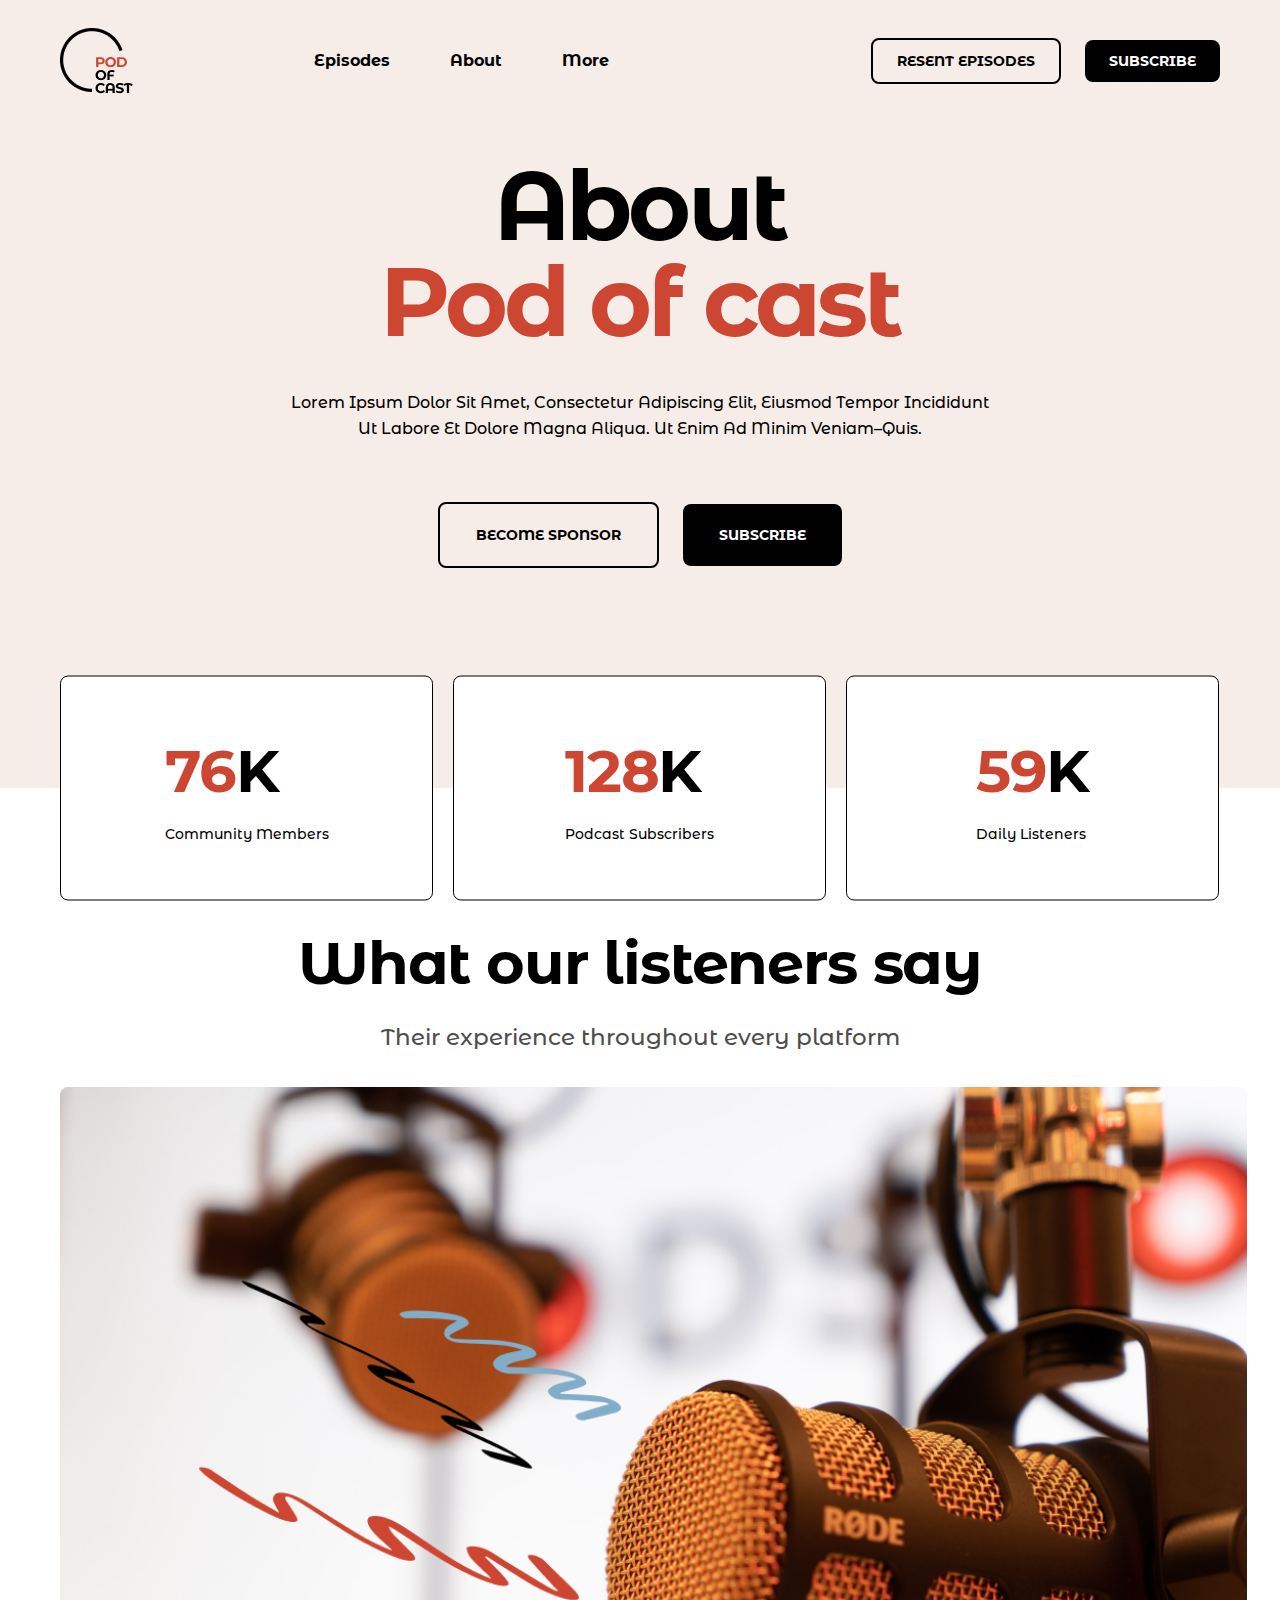
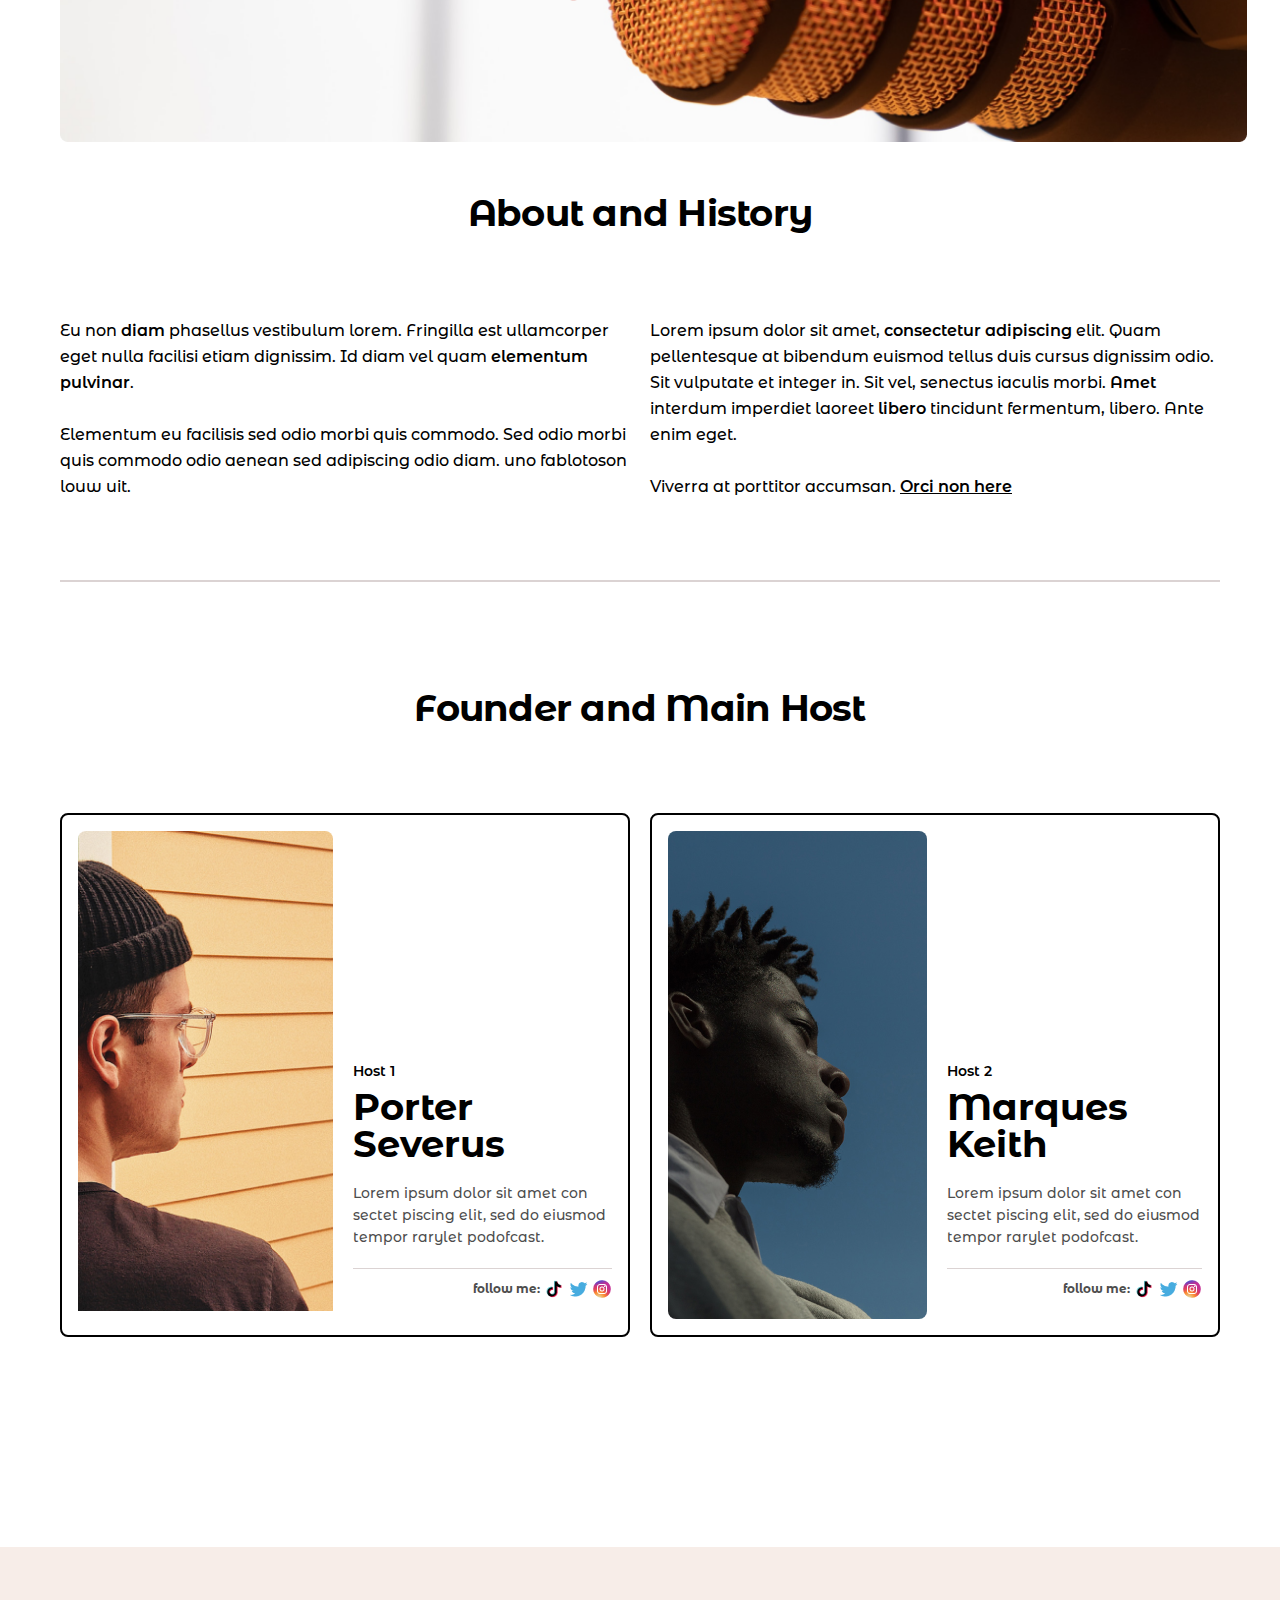
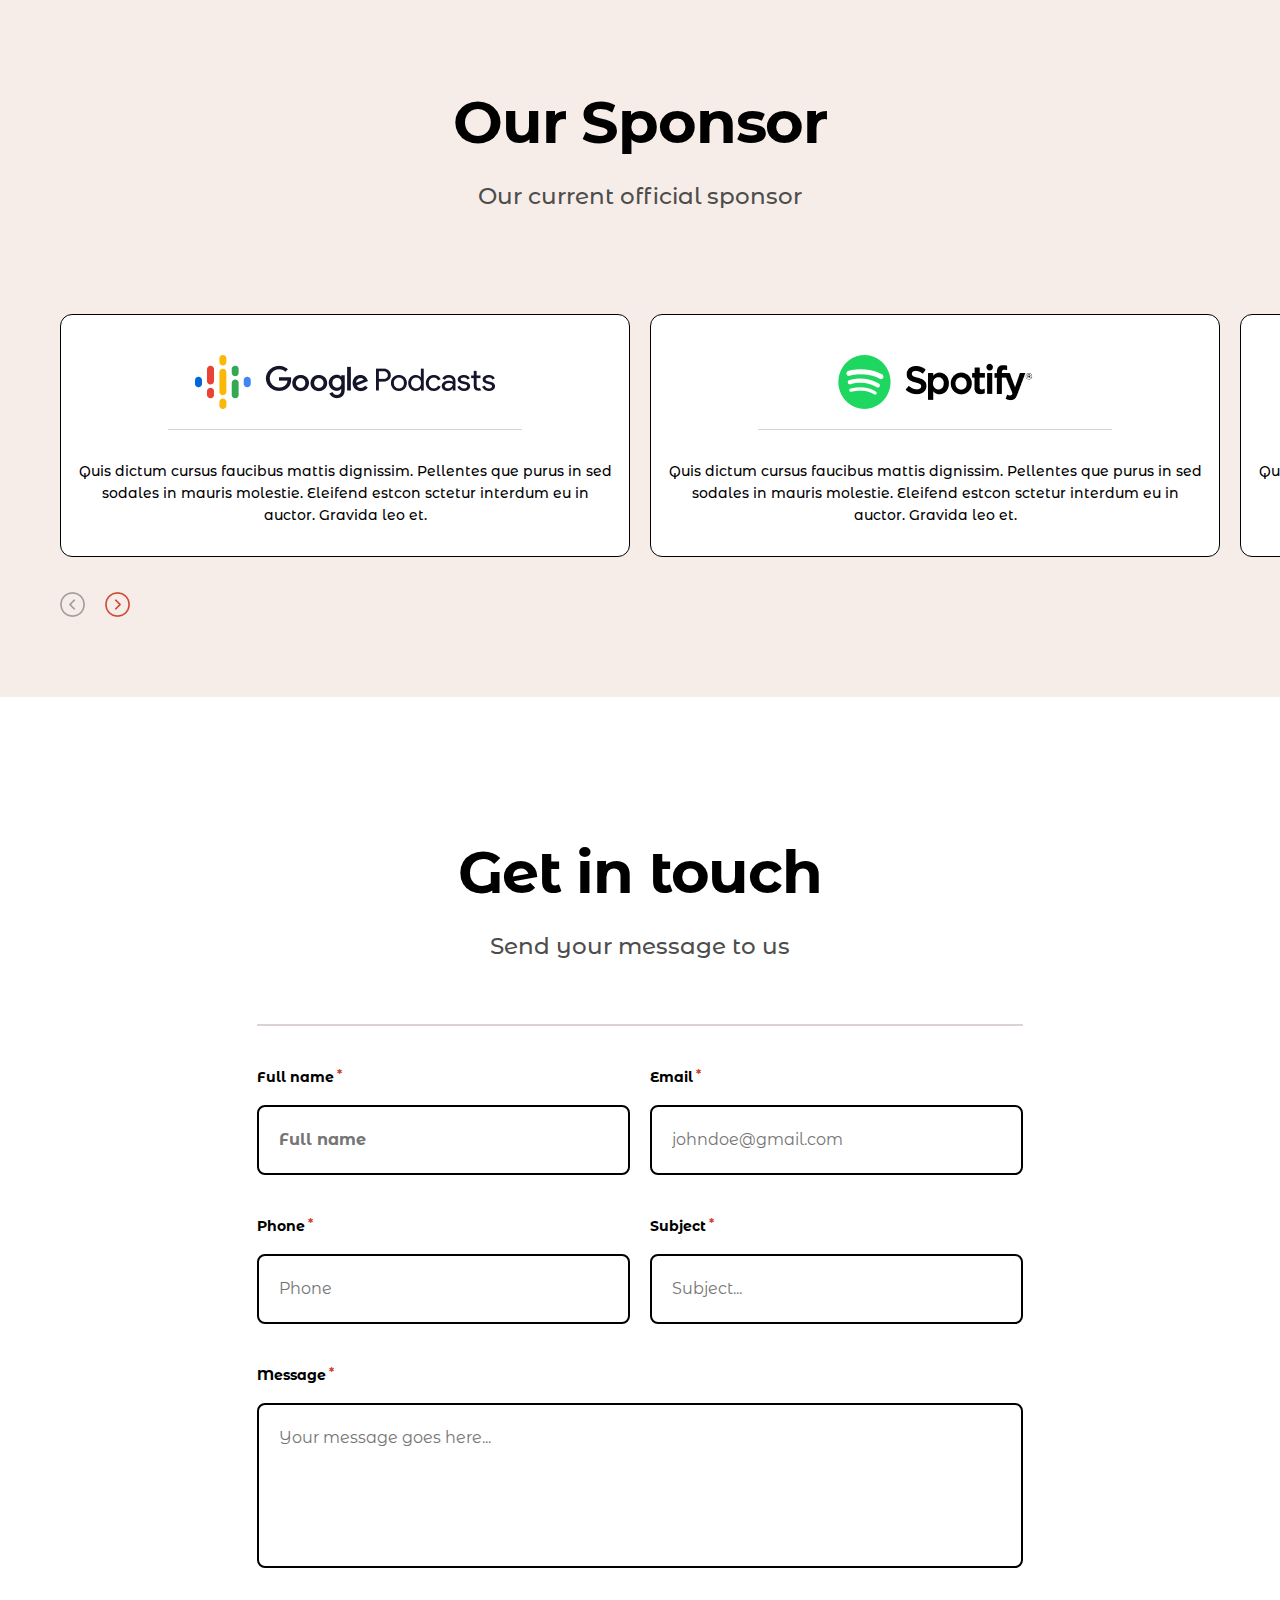
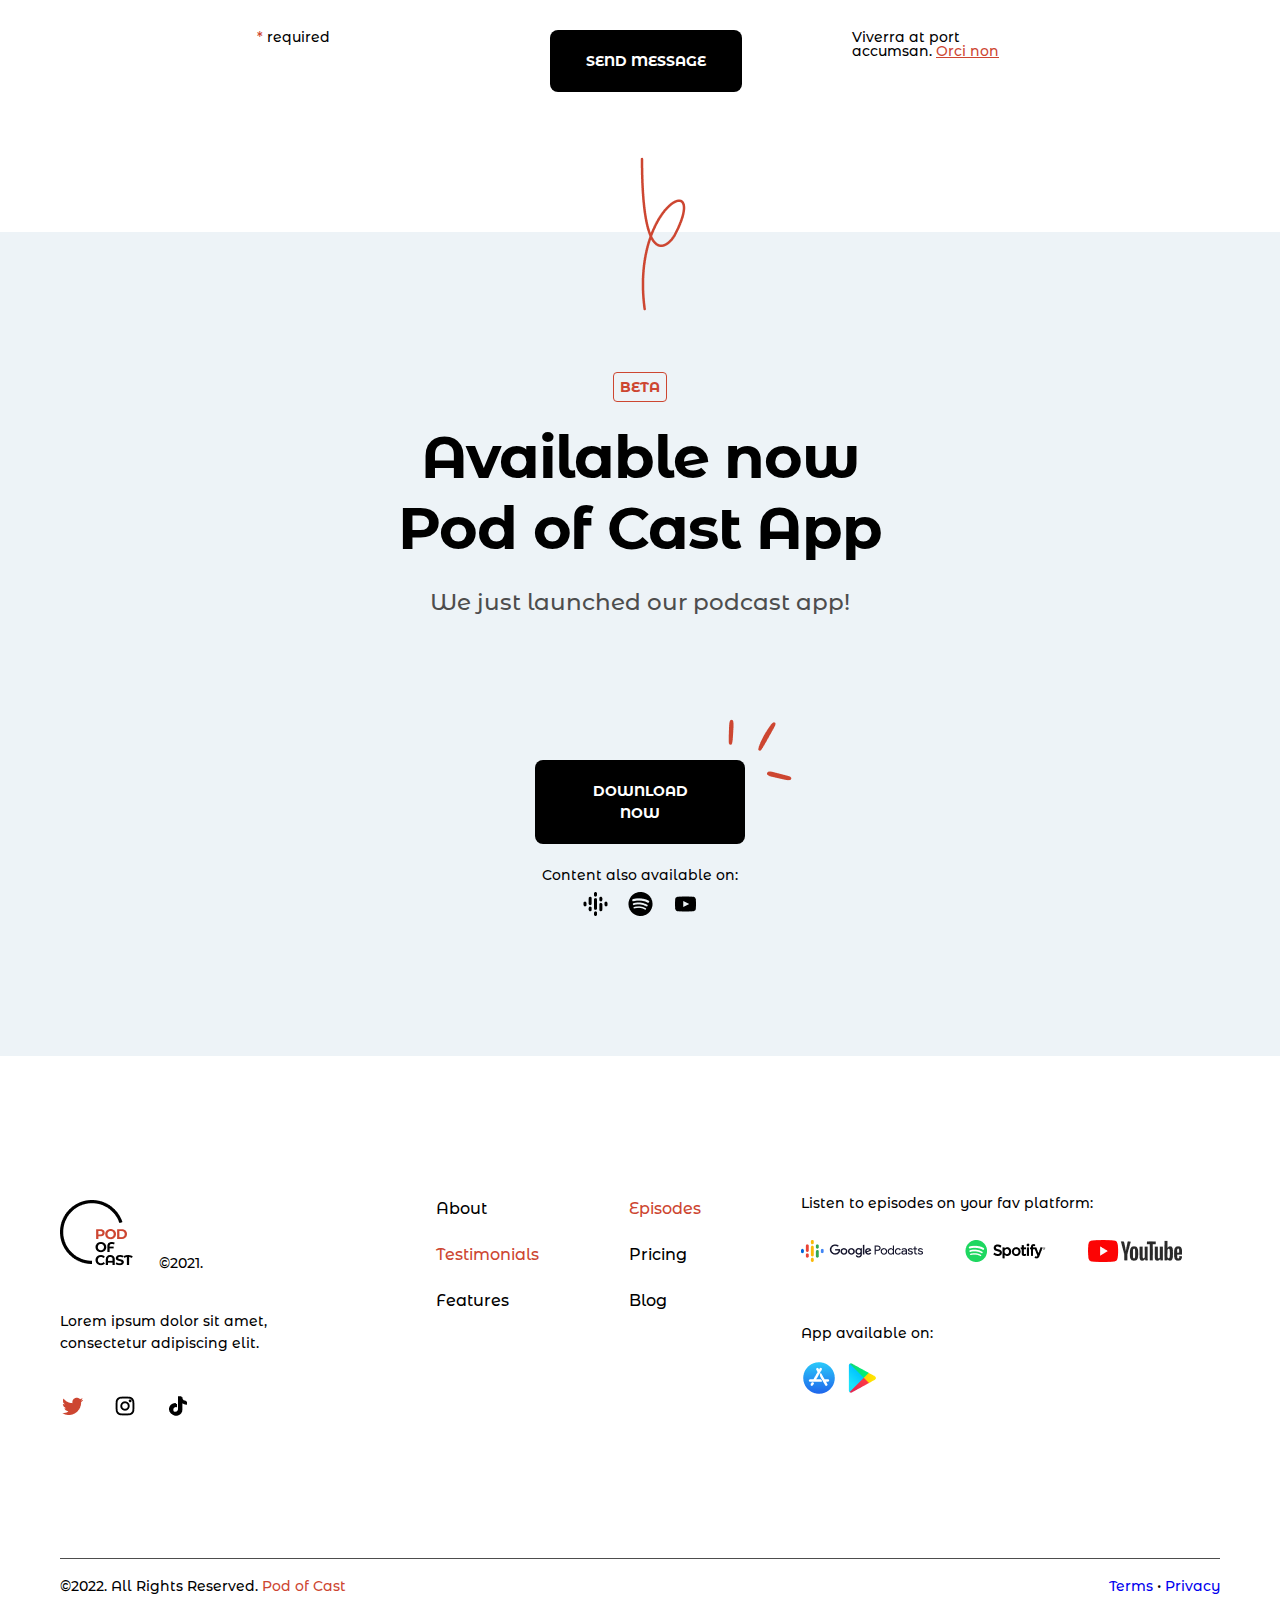
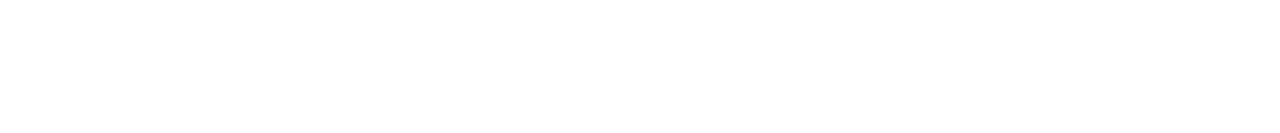
==== about.html @ 6affa92b "finished without responsive" ====
<!DOCTYPE html>
<html lang="en">
<head>
    <head>
        <meta charset="UTF-8">
        <meta name="viewport" content="width=device-width, initial-scale=1.0">
    
        <link rel="preconnect" href="https://fonts.googleapis.com">
        <link rel="preconnect" href="https://fonts.gstatic.com" crossorigin>
        <link href="https://fonts.googleapis.com/css2?family=Montserrat+Alternates:wght@400;500;700&display=swap" rel="stylesheet">
        
        <link rel="stylesheet" href="https://cdn.jsdelivr.net/npm/swiper@10/swiper-bundle.min.css"/>

        <link rel="stylesheet" href="css/default.css">   
        <link rel="stylesheet" href="css/general.css">  
        <link rel="stylesheet" href="css/style.css">
        <link rel="stylesheet" href="css/about.css">
        
        <title>Podcast</title>
    </head>
</head>
<body>
    <div class="wrapper">
        <div class="top__container">
            <div class="inner__container">
                <header>
                    <div class="logo__container">
                        <img src="img/logo.png" alt="logo">
                    </div>
                    <nav>
                        <ul>
                            <li><a href="#" class="nav__item">Episodes</a></li>
                            <li><a href="#" class="nav__item">About</a></li>
                            <li><a href="#" class="nav__item">More</a></li>
                        </ul>                       
                    </nav>
                    <div class="additional__block">
                        <a href="#" class="resent__episodes__btn">Resent Episodes</a>
                        <a href="#" class="subscribe">Subscribe</a>
                    </div>
                    <div class="burger-menu">
                        <img src="img/hamburger-menu-512 (1).webp" alt="burger menu">
                    </div>
                </header>
            </div>
            
            <div class="podcast__container">
                <img class="container__img-left decor" src="img/podcast/Hero Shape Swirl.png" alt="#">
                <img class="container__img-right decor" src="img/podcast/Group 48095792.png" alt="#">
                <div class="podcast__container__title">
                    About 
                    <br>  
                    <span class="highlighted__word-red">Pod of cast</span> 
                </div>
                <div class="podcast__container__subtitle">
                    Lorem ipsum dolor sit amet, consectetur adipiscing elit,  eiusmod tempor incididunt
                    <br>
                    ut labore et dolore magna aliqua. Ut enim ad minim veniam–quis.
                </div>
                <div class="podcast__btn">
                    <a href="#" class="btn btn__transparent">Become sponsor</a>
                    <a href="#" class="btn btn__black">Subscribe</a>
                </div>           
            </div>

            <div class="inner__container">
                <div class="amount__container">
                    <div class="amount__item">
                        <div class="amount__item__content">
                            <div class="number"><span class="highlighted__word-red">76</span>K</div>
                            <div class="amount__item__title">
                                Community Members
                            </div>
                        </div>                       
                    </div>
                    <div class="amount__item">
                        <div class="amount__item__content">
                            <div class="number"><span class="highlighted__word-red">128</span>K</div>
                            <div class="amount__item__title">
                                Podcast Subscribers
                            </div>
                        </div> 
                    </div>
                    <div class="amount__item">
                        <div class="amount__item__content">
                            <div class="number"><span class="highlighted__word-red">59</span>K</div>
                            <div class="amount__item__title">
                                Daily Listeners
                            </div>
                        </div>
                    </div>
                </div>
            </div>
            

        </div>

        <div class="listeners__container">
            <div class="container__title">
                What our listeners say
            </div>
            <div class="container__subtitle">
                Their experience throughout every platform
            </div>
            <div class="inner__container">
                <div class="listeners__main__img">
                    <div class="image__cutter ">
                        <img src="img/about-page/about/img.png" alt="">
                    </div>
                </div>             

                <div class="history__container">
                    <div class="container__title__small">
                        About and History
                    </div>
                    <div class="text__content">
                        <div class="text__item">
                            Eu non <span class="highlighted__word-black-bold">diam</span> phasellus vestibulum lorem. Fringilla est ullamcorper eget nulla facilisi etiam dignissim. Id diam vel quam <span class="highlighted__word-black-bold">elementum</span> <span class="highlighted__word-black-bold">pulvinar</span>.
                            <br>
                            <br>
                            Elementum eu facilisis sed odio morbi quis commodo.
                            Sed odio morbi quis commodo odio aenean sed adipiscing odio diam. uno fablotoson louw uit.
                        </div>
                        <div class="text__item">
                            Lorem ipsum dolor sit amet, <span class="highlighted__word-black-bold">consectetur adipiscing</span> elit. 
                            Quam pellentesque at bibendum euismod tellus duis cursus dignissim odio. Sit vulputate et integer in. 
                            Sit vel, senectus iaculis morbi. <span class="highlighted__word-black-bold">Amet</span> 
                            interdum imperdiet laoreet <span class="highlighted__word-black-bold">libero</span> tincidunt fermentum, libero. Ante enim eget. 
                            <br>
                            <br>
                            Viverra at porttitor accumsan. <a class="link" href="#">Orci non here</a>    
                        </div>
                    </div>
                </div>

                <div class="line"></div>

                <div class="founders__container">
                    <div class="container__title__small">
                        Founder and Main Host
                    </div>

                    <div class="founders__content">
                        <div class="founders__item">
                            <div class="image__cutter">
                                <img src="img/about-page/founders/avatar.png" alt="">
                            </div>
                            <div class="founder__about">
                                <div class="founder__post">
                                    Host 1
                                </div>
                                <div class="founder__name">
                                    Porter
                                    <br>
                                    Severus
                                </div>
                                <div class="founder__description">
                                    Lorem ipsum dolor sit amet con
                                    sectet piscing elit, sed do eiusmod tempor rarylet podofcast.
                                </div>
                                <div class="follow__section">
                                    <span class="follow__text">follow me:</span>
                                    <img src="img/about-page/founders/tiktok.png" alt="">
                                    <img src="img/about-page/founders/twitter.png" alt="">
                                    <img src="img/about-page/founders/instagram.png" alt="">
                                </div>
                            </div>
                        </div>
                        <div class="founders__item">
                            <div class="founder__avatar">
                                <div class="image__cutter">
                                    <img src="img/about-page/founders/avatar (1).png" alt="">
                                </div>
                            </div>
                            <div class="founder__about">
                                <div class="founder__post">
                                    Host 2
                                </div>
                                <div class="founder__name">
                                    Marques
                                    <br>
                                    Keith
                                </div>
                                <div class="founder__description">
                                    Lorem ipsum dolor sit amet con
                                    sectet piscing elit, sed do eiusmod tempor rarylet podofcast.
                                </div>
                                <div class="follow__section">
                                    <span class="follow__text">follow me:</span>
                                    <img src="img/about-page/founders/tiktok.png" alt="">
                                    <img src="img/about-page/founders/twitter.png" alt="">
                                    <img src="img/about-page/founders/instagram.png" alt="">
                                </div>
                            </div>
                        </div>
                    </div>
                </div>
            </div>       
        </div>

        <div class="sponsor__container container">
            <div class="inner__container">
                <div class="container__title">
                    <img class="sparkle decor" src="img/listeners/Sparkle (3).png" alt="Sparkle">
                    Our Sponsor
                </div>
                <div class="container__subtitle">
                    Our current official sponsor
                </div>

                <div class="sponsor__slider">
                    <div class="sponsor__slider__wrapper swiper-wrapper">
                        <div class="sponsor__slider__item swiper-slide">
                            <div class="sponsor__logo">
                                <img class="logo__img" src="img/about-page/sponsor/Google Podcast.png" alt="#">
                            </div>
                            <div class="line"></div>
                            <div class="sponsor__about">
                                Quis dictum cursus faucibus mattis dignissim. Pellentes
                                que purus in sed sodales in mauris molestie. Eleifend estcon
                                sctetur interdum eu in auctor. Gravida leo et.
                            </div>
                        </div>
                        <div class="sponsor__slider__item swiper-slide">
                            <div class="sponsor__logo">
                                <img class="logo__img" src="img/about-page/sponsor/Spotify.png" alt="#">
                            </div>
                            <div class="line"></div>
                            <div class="sponsor__about">
                                Quis dictum cursus faucibus mattis dignissim. Pellentes
                                que purus in sed sodales in mauris molestie. Eleifend estcon
                                sctetur interdum eu in auctor. Gravida leo et.
                            </div>
                        </div>
                        <div class="sponsor__slider__item swiper-slide">
                            <div class="sponsor__logo">
                                <img class="logo__img" src="img/about-page/sponsor/Youtube.png" alt="#">
                            </div>
                            <div class="line"></div>
                            <div class="sponsor__about">
                                Quis dictum cursus faucibus mattis dignissim. Pellentes
                                que purus in sed sodales in mauris molestie. Eleifend estcon
                                sctetur interdum eu in auctor. Gravida leo et.
                            </div>
                        </div>
                        <div class="sponsor__slider__item swiper-slide">
                            <div class="sponsor__logo">
                                <img class="logo__img" src="img/about-page/sponsor/Google Podcast.png" alt="#">
                            </div>
                            <div class="line"></div>
                            <div class="sponsor__about">
                                Quis dictum cursus faucibus mattis dignissim. Pellentes
                                que purus in sed sodales in mauris molestie. Eleifend estcon
                                sctetur interdum eu in auctor. Gravida leo et.
                            </div>
                        </div>
                        <div class="sponsor__slider__item swiper-slide">
                            <div class="sponsor__logo">
                                <img class="logo__img" src="img/about-page/sponsor/Spotify.png" alt="#">
                            </div>
                            <div class="line"></div>
                            <div class="sponsor__about">
                                Quis dictum cursus faucibus mattis dignissim. Pellentes
                                que purus in sed sodales in mauris molestie. Eleifend estcon
                                sctetur interdum eu in auctor. Gravida leo et.
                            </div>
                        </div>
                        <div class="sponsor__slider__item swiper-slide">
                            <div class="sponsor__logo">
                                <img class="logo__img" src="img/about-page/sponsor/Youtube.png" alt="#">
                            </div>
                            <div class="line"></div>
                            <div class="sponsor__about">
                                Quis dictum cursus faucibus mattis dignissim. Pellentes
                                que purus in sed sodales in mauris molestie. Eleifend estcon
                                sctetur interdum eu in auctor. Gravida leo et.
                            </div>
                        </div>
                    </div>
                    <div class="swiper-button-next"></div>
                    <div class="swiper-button-prev"></div>
                </div>
            </div>
        </div>

        <div class="contact__container container">
            <div class="inner__container">
                <div class="container__title">
                    Get in touch
                </div>
                <div class="container__subtitle">
                    Send your message to us
                </div>
                <div class="line"></div>

                <form class="contact__form">
                    <div class="contact__info">
                        <div class="form__group">
                            <label class="required" for="">Full name</label>
                            <input class="form__item form__item__text-bold" placeholder="Full name" type="text">
                        </div>
                        <div class="form__group">
                            <label class="required" for="">Email</label>
                            <input class="form__item" placeholder="johndoe@gmail.com" type="email">
                        </div>
                        <div class="form__group">
                            <label class="required" for="">Phone</label>
                            <input class="form__item" placeholder="Phone" type="text">
                        </div>
                        <div class="form__group">
                            <label class="required" for="">Subject</label>
                            <input class="form__item" placeholder="Subject..." type="text">
                        </div>
                    </div>
                    <div class="message">
                        <div class="form__group">
                            <label class="required" for="">Message</label>
                            <textarea placeholder="Your message goes here..." class="form__item"></textarea>
                        </div>
                    </div>

                    <div class="form__bottom__section">
                        <div class="legenda">
                            <span class="highlighted__word-red">*</span>
                            required
                        </div>
                        <div class="btn btn__black">SEND MESSAGE</div>
                        <div class="policy">
                            Viverra at port 
                            <br>
                            accumsan.
                            <a class="link "href="#">Orci non</a>
                        </div>
                    </div>
                </form>
            </div>
        </div>

        <div class="download__container container">
            <img class="container__decor" src="img/Vector 29red.png" alt="Vector">
            <img class="img__left decor" src="img/download/Group 48095794.png" alt="">
            <img class="img__right decor" src="img/download/Group 48095793.png" alt="">         
            <div class="beta__text">
                BETA
            </div>
            <div class="container__title">
                Available now
                <br>
                Pod of Cast App
            </div>
            <div class="container__subtitle">
                We just launched our podcast app!
            </div>
            <div class="downnload__bottom__section">
                <div class="download__btn">
                    <img class="sparkle" src="img/download/Sparkle (2).png" alt="Sparkle">
                    <a href="#" class="btn btn__black">DOWNLOAD NOW</a>
                </div>
                <div class="available__text">
                    Content also available on:
                </div>
                <div class="platforms__available">
                    <a href="#"><img src="img/download/logo (2).png" alt="#"></a>
                    <a href="#"><img src="img/download/spotify (3).png" alt="#"></a>
                    <a href="#"><img src="img/download/youtube (3).png" alt="#"></a>
                </div>
            </div>       
        </div>

        <div class="footer__container container">
            <div class="inner__container">
                <footer>
                    <div class="footer__wrapper">
                        <div class="footer__right__section">
                            <div class="logo__container">
                                <img src="img/logo.png" alt="logo">
                                <div class="year">©2021.</div>
                            </div>
                            <div class="footer__text">
                                Lorem ipsum dolor sit amet, consectetur adipiscing elit.
                            </div>
                            <div class="socials">                          
                                <a href="#"><img src="img/footer/twitter.png" alt="twitter"></a>
                                <a href="#"><img src="img/footer/instagram.png" alt="instagram"></a>
                                <a href="#"><img src="img/footer/tiktok.png" alt="tiktok"></a>
                            </div>
                        </div>
                        <div class="footer__middle__section">
                            <div class="footer__column">
                                <a href="#" class="footer__row">About</a>
                                <a href="#" class="footer__row"><span class="highlighted__word-red">Testimonials</span></a>
                                <a href="#" class="footer__row">Features</a>
                            </div>
                            <div class="footer__column">
                                <a href="#" class="footer__row"><span class="highlighted__word-red">Episodes</span></a>
                                <a href="#" class="footer__row">Pricing</a>
                                <a href="#" class="footer__row">Blog</a>
                            </div>
                        </div>
                        <div class="footer__left__section">
                            Listen to episodes on your fav platform:
                            <div class="platforms">
                                <a href="#"><img src="img/footer/Google Podcast (2).png" alt="Google Podcast "></a>
                                <a href="#"><img src="img/footer/Spotify (2).png" alt="Spotify"></a>
                                <a href="#"><img src="img/footer/Youtube (2).png" alt="Youtube"></a>
                            </div>
                            App available on:
                            <div class="markets">
                                <a href="#"><img src="img/footer/app_store.png" alt="app_store"></a>
                                <a href="#"><img src="img/footer/google_play.png" alt="google_play"></a>
                            </div>
                        </div>
                    </div>
                    <div class="footer__bottom__section">
                        <div class="copyrigth">©2022. All Rights Reserved. <span class="highlighted__word-red">Pod of Cast</span></div>
                        <div class="links">
                            <a href="#">Terms</a>
                            •
                            <a href="#">Privacy</a>
                        </div>
                    </div>
                </footer>
            </div>
        </div>
    </div>

    <script src="https://cdn.jsdelivr.net/npm/swiper@10/swiper-bundle.min.js"></script>
    <script src="js/script.js"></script>   
</body>
</html>
---- css/default.css ----
*{
	padding: 0;
	margin: 0;
	border: 0;
}
*,*:before,*:after{
	-moz-box-sizing: border-box;
	-webkit-box-sizing: border-box;
	box-sizing: border-box;
}
:focus,:active{outline: none;}
a:focus,a:active{outline: none;}

html,body{
	height: 100%;
	width: 100%;
	line-height: 1;
	font-size: 14px;
    font-family: 'Montserrat Alternates', sans-serif;
    font-style: normal;
    font-weight: 500;
    color: black;
	-ms-text-size-adjust: 100%;
	-moz-text-size-adjust: 100%;
	-webkit-text-size-adjust: 100%;
}
input,button,textarea{font-family:inherit;}

input::-ms-clear{display: none;}
button{
    cursor: pointer;
    outline: none !important;
}
button::-moz-focus-inner {padding:0;border:0;}
a, a:visited{text-decoration: none;}
a:hover{text-decoration: none;}
ul li, ol li{list-style: none;}
img{vertical-align: top;}

h1,h2,h3,h4,h5,h6{font-size:inherit;font-weight: 400;}
/*--------------------*/
---- css/general.css ----
/* General items*/
.btn{
    display: inline-block;
    font-size: 14px;
    text-transform: uppercase;
    font-weight: 700;
    line-height: 22px;

    transition: all .3s;  
    border-radius: 8px;   
}
.btn:hover{
    box-shadow: 6px 6px 0px 0px #00000040;
    cursor: pointer;
}
.btn__black{
    color: white;
    background-color: black;
    padding: 20px 36px;   
}
.btn__transparent{
    color: black;
    background-color: transparent;
    border: 2px solid #000000;
    padding: 20px 36px;
}


.highlighted__word-red{
    color: #CD4631;
}
.highlighted__word-red-bold{
    color: #CD4631;
    font-weight: 600;
}
.highlighted__word-black{
    color: black;
}
.highlighted__word-black-bold{
    color: black;
    font-weight: 600;
}
.list__item-bold{
    font-weight: 700;
}
.container{
    padding: 140px 0;
    position: relative;
}
.container__wrapper{
    position: relative;
}
.container__decor{
    position: absolute;
    top: -75px;
    left: 50%;
    z-index: 1;
}
.container__title{
    position: relative;
    font-size: 59px;
    font-weight: 700;
    line-height: 71px;
    letter-spacing: -0.02em;
    text-align: center;
    color: #000000;

    margin-bottom: 20px;
}
.container__subtitle{
    font-size: 23px;
    line-height: 36px;
    text-align: center;
    color: #4D4D4D;
}
.container__title__small{
    color: #000000;
    font-size: 37px;
    font-weight: 700;
    line-height: 51px;
    letter-spacing: -0.02em;
    margin-bottom: 80px;
    text-align: center;
}
.inner__container {
    max-width: 1160px;
    margin: 0 auto;
}
.image__cutter img{
    width: 100%;
}

.link{
    color: black;
    text-decoration: underline;
    font-weight: 600;
}
.link:hover{
    text-decoration: underline;
}

.line {
    width: 100%;
    height: 1.5px;
    background-color: #4D4D4D;
}

.text__content{
    display: flex;
    gap: 20px;
}
.text__item{
    max-width: 570px;
    width: 100%;
    font-size: 16px;
    line-height: 26px;
}
---- css/style.css ----
/* Top container */
.top__container {
    width: 100%;
    background-color: #F7EDE8;
    padding: 24px 0 140px 0;
    overflow: hidden;
}
header{
    display: flex;
    align-items: center;
    margin-bottom: 60px;
}
nav{
    margin-left: 120px;
}
nav ul{
    display: flex;
}
.nav__item {
    margin-left: 60px;
    font-size: 16px;
    font-weight: 700;
    line-height: 26px;
    color: black;
}
.additional__block {
    margin-left: auto;
}
.resent__episodes__btn {
    color: black;
    border: 2px solid black;
    margin-right: 20px;
}
.subscribe { 
    color: white;
    background-color: black;
}
.resent__episodes__btn, .subscribe{
    font-size: 14px;
    text-transform: uppercase;
    font-weight: 700;
    line-height: 17px;

    border-radius: 8px;
    padding: 12px 24px;
}
.burger-menu {
    display: none;
    width: 50px;
    height: 50px;
}
.burger-menu img{
    width: 100%;
    height: 100%;
}
.podcast__container{
    position: relative;
    text-align: center;
}
.podcast__container .container__img-left{
    position: absolute;
    top: -100px;
    left: 0;
}
.podcast__container .container__img-right{
    position: absolute;
    top: 80px;
    right: 60px;
}
.podcast__container__title{
    font-size: 96px;
    font-weight: 700;
    line-height: 96px;
    letter-spacing: -0.04em;
    margin-bottom: 40px;
}
.podcast__container__subtitle{
    font-size: 16px;
    line-height: 26px;
    text-transform: capitalize;
    margin-bottom: 60px;
}
.podcast__slider{
    margin: 120px 0;
}
.swiper-wrapper {
    -webkit-transition-timing-function: linear !important;
            transition-timing-function: linear !important;
}
.podcast__slider__item{
    position: relative;
    width: 373px;
    height: 373px;
}
.podcast__platform{
    position: absolute;
    top: 20px;
    right: 20px;
    display: flex;
    gap: 10px;
}
.podcast__title{
    position: absolute;
    bottom: 20px;
    left: 20px;

    font-size: 37px;
    font-weight: 700;
    line-height: 44px;
    letter-spacing: -0.08em;
    color: #81ADC8;
}
.supported__by__container{
    display: flex;
    justify-content: space-between;
    align-items: center;

    padding: 40px 0;

    border-top: 1.5px solid #4D4D4D;
    border-bottom: 1.5px solid #4D4D4D;
}
.supported__by__text{
    font-size: 23px;
    font-weight: 700;
    line-height: 32px;
}
.supported__by__members__container{
    display: flex;
    justify-content: space-around;
    width: 865px;
}

/* About */
.about__container .container__title {
    margin-bottom: 100px;
}
.about__content {
    display: flex;
    justify-content: space-between;
    margin-bottom: 120px;
    flex-wrap: wrap;
}
.about__item{
    max-width: 427px;
}
.about__item .image__cutter {
    width: 275px;
    height: 275px;

    margin: 0 auto;
}
.about__item .item__img {
    text-align: center;
}
.about__item .item__text {
    font-size: 16px;
    line-height: 26px;
    text-align: center;
}
.comment__container {
    width: 100%;
    background-color: #F7EDE8;
    text-align: center;
    padding: 40px 0;
    position: relative;
}
.comment__container .vector{
    position: absolute;
    bottom: 50px;
    left: -50px;
}
.comment__container .star{
    position: absolute;
    top: -50px;
    right: -50px;
}
.quotes {
    font-size: 96px;
    font-weight: 700;
    line-height: 96px;
    letter-spacing: -0.02em;

    color: #CD4631;
}
.comment__text {
    font-size: 37px;
    font-weight: 700;
    line-height: 51px;
    letter-spacing: -0.02em;

    margin-bottom: 40px;
}
.author__container {
    display: flex;
    align-items: center;
}
.about__container .author__container{
    width: 390px;
    margin: 0 auto;
}
.author__avatar{
    margin-right: 10px;
}
.author__name {
    line-height: 22px;
    margin-right: 10px;
}
.platform {
    margin-right: 8px;
}
.post {
    font-weight: 700;
    line-height: 22px;
}


/* Listeners */
.listeners__container{
    background-color: #EDF3F7;
    overflow: hidden;
    padding: 140px 0 210px 0;
}
.listeners__container .sparkle{
    position: absolute;
    top: -70px;
    left: 135px; 
}
.listeners__slider{
    margin-top: 100px;
    position: relative;
} 
.swiper-button-prev:after,
.swiper-button-next:after  {
    content: '';
    position: absolute;
    width: 25px;
    height: 25px;
    bottom: -230px;
}
.swiper-button-prev:after{
    background: url('../img/ArrowLeftCircle.png') no-repeat center/100%;    
    left: -10px;
}
.swiper-button-next:after {
    background: url('../img/ArrowRightCircle.png') no-repeat center/100%;
    right: 1080px;
}
.listeners__slider__item {
    width: 570px;
    padding: 40px;
    background-color: white;
    border-radius: 8px;
}
.listeners__comment {
    font-size: 23px;
    line-height: 36px;
    margin-bottom: 32px;
}
.membership__container .scribble{
    position: absolute;
    top: -170px;
    right: 120px;
}
.benefits__container {
    display: flex;
    flex-wrap: wrap;
    justify-content: center;
    gap: 80px 20px;
    margin: 100px 0;
}
.benefits__item {
    width: 367px;
    text-align: center;
}
.benefits__item{
     display: flex;
     flex-direction: column;
     align-items: center;
}
.benefits__item .image__cutter{
     width: 78px;
     height: 78px;
}
.benefits__name {
    font-size: 23px;
    font-weight: 700;
    line-height: 32px;
    letter-spacing: -0.02em;

    margin: 30px 0 10px 0;
}
.befenit__description {
    font-size: 16px;
    font-weight: 500;
    line-height: 26px;
}
.pricing__btn{
    text-align: center;
}


/* Resent Episodes */
.episodes__container{
    background-color: #F7EDE8;
}
.episodes {
    display: flex;
    flex-wrap: wrap;
    gap: 20px;
    position: relative;
    margin: 100px 0;
    justify-content: center;
}
.episodes__container .sparkle{
    position: absolute;
    top: -160px;
    right: -145px;
}
.episodes__item {
    width: 570px;
    background-color: white;
    border: 2px solid #000000;
    border-radius: 12px;
    padding: 16px;
    transition: all .4s;
}
.episodes__item:hover{
    box-shadow: 10px 10px 0px 0px #81ADC8;
    cursor: pointer;
}

.episodes__item:nth-child(4n + 2) .episodes__title,
.episodes__item:nth-child(4n + 1) .episodes__title{
  color: black;
}
.episodes__about {
    display: flex;
    gap: 20px;
    margin-bottom:20px;
}
.about__inner{
    display: flex;
    flex-direction: column;
    justify-content: center;
}
.episodes__number {
    font-size: 16px;
    font-weight: 700;
    line-height: 26px;
    color: #CD4631;
    margin-bottom: 4px;
}
.episodes__title {
    font-size: 22px;
    font-weight: 700;
    line-height: 32px;
    letter-spacing: -0.02em;
    color: #CD4631;
    margin-bottom: 15px;
}
.epidodes__description {
    line-height: 22px;
    color: #4D4D4D;
    padding-top: 10px;

    border-top: 1px solid #4D4D4D;
}
.epidodes__bottom__section {
    display: flex;
    justify-content: space-between;
    
}

.hosted__by{
    display: flex;
    align-items: center;
}
.hosted__by .text{
    font-size: 12px;
    font-weight: 700;
    line-height: 19px;
    margin-right: 10px;
}

.epidodes__btn{
    text-align: center;
}

.sponsor__container .container__title .sparkle{
    position: absolute;
    top: -60px;
    left: 200px;
}
.subcriptions__container {
    display: flex;
    gap: 20px;
    margin-top: 100px;
    position: relative;
    justify-content: center;
}

.row {
    width: 375px;
    padding: 60px 40px 30px;
    border: 2px solid #000000;
    border-radius: 8px;  
}
.row__most__popular{
    background-color: #F7EDE8;
    border: 2px solid #CD4631;
}
.subcription__top__section{
    margin-bottom: 20px;
}
.subcription .subcription__top__section{
    display: flex;
    align-items: center;
    justify-content: space-between;
}
.subctiption__most__popular{
    font-size: 12px;
    font-weight: 700;
    line-height: 19px;
    color: white;
    background-color: #CD4631;
    padding: 3px 6px;
    border-radius: 4px;
}
.subcription__title {
    font-size: 37px;
    font-weight: 700;
    line-height: 51px;
    letter-spacing: -0.02em; 
}
.subcription__subtitle {
    line-height: 22px;
    color: #4D4D4D;
}
.subcription__bottom__section {
    display: flex;
    justify-content: space-between;
    margin-top: 90px;
}
.price {
    font-weight: 700;
    color: #4D4D4D;
}
.price .highlighted__word-red {
    font-size: 23px;
    line-height: 32px;
    letter-spacing: -0.02em;
}
.description.row {
    padding: 40px 40px 60px 40px;
    margin-top: 20px;
    height: 312px;
}
.description__title {
    font-weight: 700;
    line-height: 22px;
    color: #4D4D4D;
}
.included__list {
    text-align: left;
}
.description__title {
    margin-bottom: 20px;
}
.included__list ul li{
    font-size: 16px;
    line-height: 26px;
    margin-bottom: 10px;
}

/* News */
.news {
    display: flex;
    gap: 20px;
    margin: 100px 0;
    z-index: 10;
    flex-wrap: wrap;
    justify-content: center;
}
.news .scribble{
    position: absolute;
    bottom: -210px;
    right: -140px;
}
.news__container .vector{
    position: absolute;
    top: 500px;
    left: 100px;
    z-index: -10;
}
.news__item {
    padding: 16px;
    border: 2px solid black;
    border-radius: 8px;
    max-width: 570px;
    transition: all .4s;
    cursor: pointer;
    z-index: 1;
    background-color: white;
}
.news__item:hover{
    box-shadow: 10px 10px 0px 0px #000000;
}
.news__item:hover .news__title{
    color: #CD4631;
}
.news__type {
    font-weight: 700;
    line-height: 22px;
    color: #4D4D4D;
    margin: 40px 0 6px 0;
}
.news__title {
    font-size: 37px;
    font-weight: 700;
    line-height: 51px;
    letter-spacing: -0.02em;
    color: black;
    margin-bottom: 20px;
    transition: all .4s;
}
.news__description {
    line-height: 22px;
    color: #4D4D4D;
    margin-bottom: 26px;
}
.news__bottom__section {
    display: flex;
    justify-content: space-between;
    padding-top: 20px;
    border-top: 1px solid #4D4D4D;
}
.date {
    display: flex;
    align-items: center;
    font-size: 12px;
    font-weight: 700;
    line-height: 19px;
    color: #4D4D4D;
}
.all__news__btn{
    text-align: center;
}
.tags {
    display: flex;
    gap: 6px;
}
.tag {
    display: inline-block;
    font-size: 12px;
    line-height: 19px;
    color: #4D4D4D;
    padding: 6px 12px;
    border: 1px solid #4D4D4D;
    border-radius: 4px;
    cursor: pointer;
}


/* Download */
.download__container {
    text-align: center;
    background-color: #EDF3F7;
}
.download__container .img__left{
    position: absolute;
    bottom: 0;
    left: 0;
}
.download__container .img__right{
    position: absolute;
    bottom: 0;
    right: 0;
}
.beta__text {
    display: inline-block;
    font-weight: 700;
    line-height: 22px;
    color: #CD4631;
    border: 1px solid #CD4631;
    border-radius: 4px;
    padding: 3px 6px;
    margin-bottom: 20px;
}
.downnload__bottom__section{
    margin-top: 140px;
}
.download__btn{
    position: relative;
    margin-bottom: 24px;
    width: 210px;
    margin: 0 auto 24px auto;
}
.download__btn .sparkle{
    position: absolute;
    top: -70px;
    right: -75px;
}
.platforms__available{
    display: flex;
    gap: 20px;
    margin-top: 10px;
    justify-content: center;
}

/* Footer */
.footer__wrapper {
    display: flex;
    justify-content: space-between;
    flex-wrap: wrap;
}
.footer__wrapper .logo__container {
    display: flex;
    align-items: end;
}
.year {
    margin-left: 25px;
}
.footer__text{
    width: 275px;
    margin: 40px 0;
    line-height: 22px;
}
.socials img{
    margin-right: 25px;
}
.footer__middle__section {
    display: flex;
    gap: 90px;
}
.footer__column {
    display: flex;
    flex-direction: column;
    gap: 20px; 
}
.footer__row {
    font-size: 16px;
    line-height: 26px;
    color: black;
}
.platforms {
    font-size: 16px;
    line-height: 26px;
    margin: 30px 0 60px 0;
}
.platforms a{
    margin-right: 38px;
}
.markets {
    margin-top: 20px;
}
.footer__bottom__section {
    display: flex;
    justify-content: space-between;
    margin-top: 140px;
    padding-top: 20px;
    border-top: 1px solid #4D4D4D;
}
.links{
    color: black;
}
/* Responsive */
@media screen and (max-width: 1500px){
    .decor{
        display: none;
    }
    .about__content{
        flex-direction: column;
        align-items: center;
    }
    .subcriptions__container{
        flex-wrap: wrap;
    }
}

@media screen and (max-width: 1200px){
    header{
        padding: 0 30px;
        justify-content: space-between;
    }
    nav, .additional__block{
        display: none;
    }
    .burger-menu{
        display: block;
    }
    .quotes{
        font-size: 55px;
    }
    .container__title{
        font-size: 39px;
    }
    .container__subtitle{
        font-size: 18px;
    }
    .supported__by__container{
        flex-direction: column;
        gap: 50px;
        max-width: 300px;
        margin: 0 auto;
    }
    .supported__by__members__container{
        flex-direction: column;
        align-items: center;
        gap: 30px;
    }

    .comment__text{
        font-size: 29px;
    }
    .listeners__container{
        padding: 140px 10px 210px 10px;
    }
    .swiper-button-prev:after{
        background: url('../img/ArrowLeftCircle.png') no-repeat center/100%;    
        left: -10px;
    }
    .swiper-button-next:after {
        background: url('../img/ArrowRightCircle.png') no-repeat center/100%;
        right: -10px;
    }
    .footer__wrapper{
        flex-direction: column;
        align-items: center;
        gap: 60px;
    }
    .footer__wrapper .logo__container{
        justify-content: center;
    }
    .footer__right__section, .footer__left__section{
        text-align: center;
    }
    .footer__bottom__section{
        max-width: 700px;
        margin: 50px auto;
        padding: 50px 20px;
    }
}


@media screen and (max-width: 720px){
    .container__title{
        font-size: 29px;
    }
    .podcast__container__title{
        font-size: 60px;
    }
    .podcast__slider__item{
        width: 250px;
        height: 250px;
    }
    .podcast__platform{
        top: 10px;
        right: 10px;
    }
    .podcast__title{
        font-size: 25px;
    }
    .comment__text{
        font-size: 20px;
    }
    .post{
        font-size: 10px;
    }
    .listeners__slider__item{
        width: 340px;
        padding: 20px;
    }
    .listeners__comment{
        font-size: 16px;
    }
    .episodes, .news{
        padding: 20px;
    }
    .episodes__title{
        font-size: 16px;
    }
    .epidodes__description{
        font-size: 12px;
    }
    .news__item .image__cutter{
        width: 100%;
    }
    .news__title{
        font-size: 25px;
    }
    .news__description{
        font-size: 12px;
    }
    .tag{
        padding: 3px 6px;
        font-size: 10px;
    }
    .column{
        padding: 20px;
    }
    .about__item{
        max-width: 300px;
    }
}


@media screen and (max-width: 480px){
    .about__container .author__container{
        width: 100%;
    } 
    .row{
        width: 100%;
        padding: 30px;
    }
    .subcription__title{
        font-size: 30px;
    }
    .included__list ul li{
        font-size: 14px;
    }
    .footer__bottom__section{
        flex-direction: column;
        align-items: center;
        gap: 20px;
    }
}
---- css/about.css ----
.top__container{
    overflow: visible;
    position: relative;
    padding: 24px 0 220px 0;
}
.podcast__container .btn__transparent{
    margin-right: 20px;
}
.amount__container{
    display: flex;
    gap: 20px;
    justify-content: center;
    width: 1159px;
    position: absolute;
    bottom: 0;
    transform: translateY(50%);
}
.amount__item{
    display: flex;
    align-items: center;
    flex-direction: column;
    background-color: white;
    border-radius: 8px;
    border: 1.5px solid #000000;
    max-width: 373px;
    width: 100%;
    transition: all .3s;  
}
.amount__item:hover{
    box-shadow: 6px 6px 0px 0px #CD4631;
    cursor: pointer;
}
.amount__item__content{
    margin: 59px 0;
}
.amount__item .number{
    font-size: 59px;
    font-weight: 700;
    line-height: 71px;
    letter-spacing: -0.02em;
}
.amount__item__title{
    margin-top: 20px;
}

.listeners__container{
    background-color: white;
}
.listeners__main__img .image__cutter{
    width: 1187px;
    height: 640px;
    margin: 32px 0 60px 0;
}
.history__container{
    margin-bottom: 80px;
}

.line{
    background-color: #dbd3d3;
}
.founders__container{
    margin-top: 100px;
}
.founders__item{
    display: flex;
    gap: 20px;
    max-width: 570px;
    width: 100%;
    border: 2px solid #000000;
    padding: 16px;
    border-radius: 8px;
    transition: all .3s;
}
.founders__item:hover{
    box-shadow: 10px 10px 0px 0px #000000;  
}
.founders__container .image__cutter{
    width: 259px;
    height: 488px;
    border-radius: 8px;
    overflow: hidden;
}
.founders__content{
    display: flex;
    gap: 20px;
}
.founder__about{
    max-width: 259px;
    width: 100%;
    padding-bottom: 20px;
    margin-top: auto;
}
.founder__post {
    line-height: 22px;
    font-weight: 600;
}
.founder__name {
    font-size: 37px;
    font-weight: 700;
    line-height: 37px;
    margin-top: 6px;
}
.founder__description {
    line-height: 22px;
    color: #4D4D4D;
    margin-top: 20px;
    padding-bottom: 20px;
    border-bottom: 0.5px solid #dbd3d3;
}
.follow__section{
    text-align: right;
    padding-top: 10px;
}
.follow__text {
    font-size: 12px;
    font-weight: 700;
    line-height: 19px;
    color: #4D4D4D;
}
.follow__section img:hover{
    cursor: pointer;
}
.sponsor__container{
    overflow: hidden;
    background-color: #F7EDE8;
}
.sponsor__slider {
    margin-top: 100px;
    position: relative;
}
.sponsor__slider__item {
    background: white;
    text-align: center;
    border: 1.61px solid #000000;
    border-radius: 12px;
    padding: 40px 17px 30px 17px;
    width: 570px;
}
.sponsor__logo {
    padding-bottom: 20px;
}
.sponsor__container .line{
    background-color: #dbd3d3;
    max-width: 354px;
    margin-bottom: 30px;
    margin: 0 auto 30px;
}
.logo__img {
}
.sponsor__about {
    line-height: 22px;
}
.swiper-button-prev:after, .swiper-button-next:after{
    bottom: -160px;
}
.contact__container .inner__container{
    max-width: 766px;
}
.container {
}
.inner__container {
}
.container__title {
}
.container__subtitle {
}
.contact__container .line {
    margin: 60px 0 40px 0;
}
.contact__form {
}
.contact__info {
    display: flex;
    flex-wrap: wrap;
    column-gap: 20px;
    row-gap: 40px;
}
.contact__info .form__group{
    max-width: 373px;
    width: 100%;
}
.form__group label{
    display: block;
    font-weight: 700;
    line-height: 22px;
}
label.required::after{
    content: "*";
    color: #CD4631;
    font-size: 12px;
    position: relative;
    margin-left: 3px;
    top: -3px;
}  
.form__item{
    border: 2px solid black;
    font-size: 16px;
    line-height: 26px;
    color: #4D4D4D;
    border-radius: 8px;
    padding: 20px;
    margin-top: 16px;
}
.form__item:focus{
    border: 2px solid #CD4631;
}
input.form__item{
    width: 100%;
}
.form__item__text-bold{
    font-weight: 700;
    color: black
}
.message{
    margin-top: 40px;
}
textarea{
    width: 766px;
    height: 165px;
    resize: none;
}
.form__bottom__section {
    display: flex;
    margin-top: 60px;
}
.form__bottom__section .link {
    color:#CD4631;
    font-weight: 500;
}
.form__bottom__section .btn__black{
    margin: 0 110px 0 220px;
}
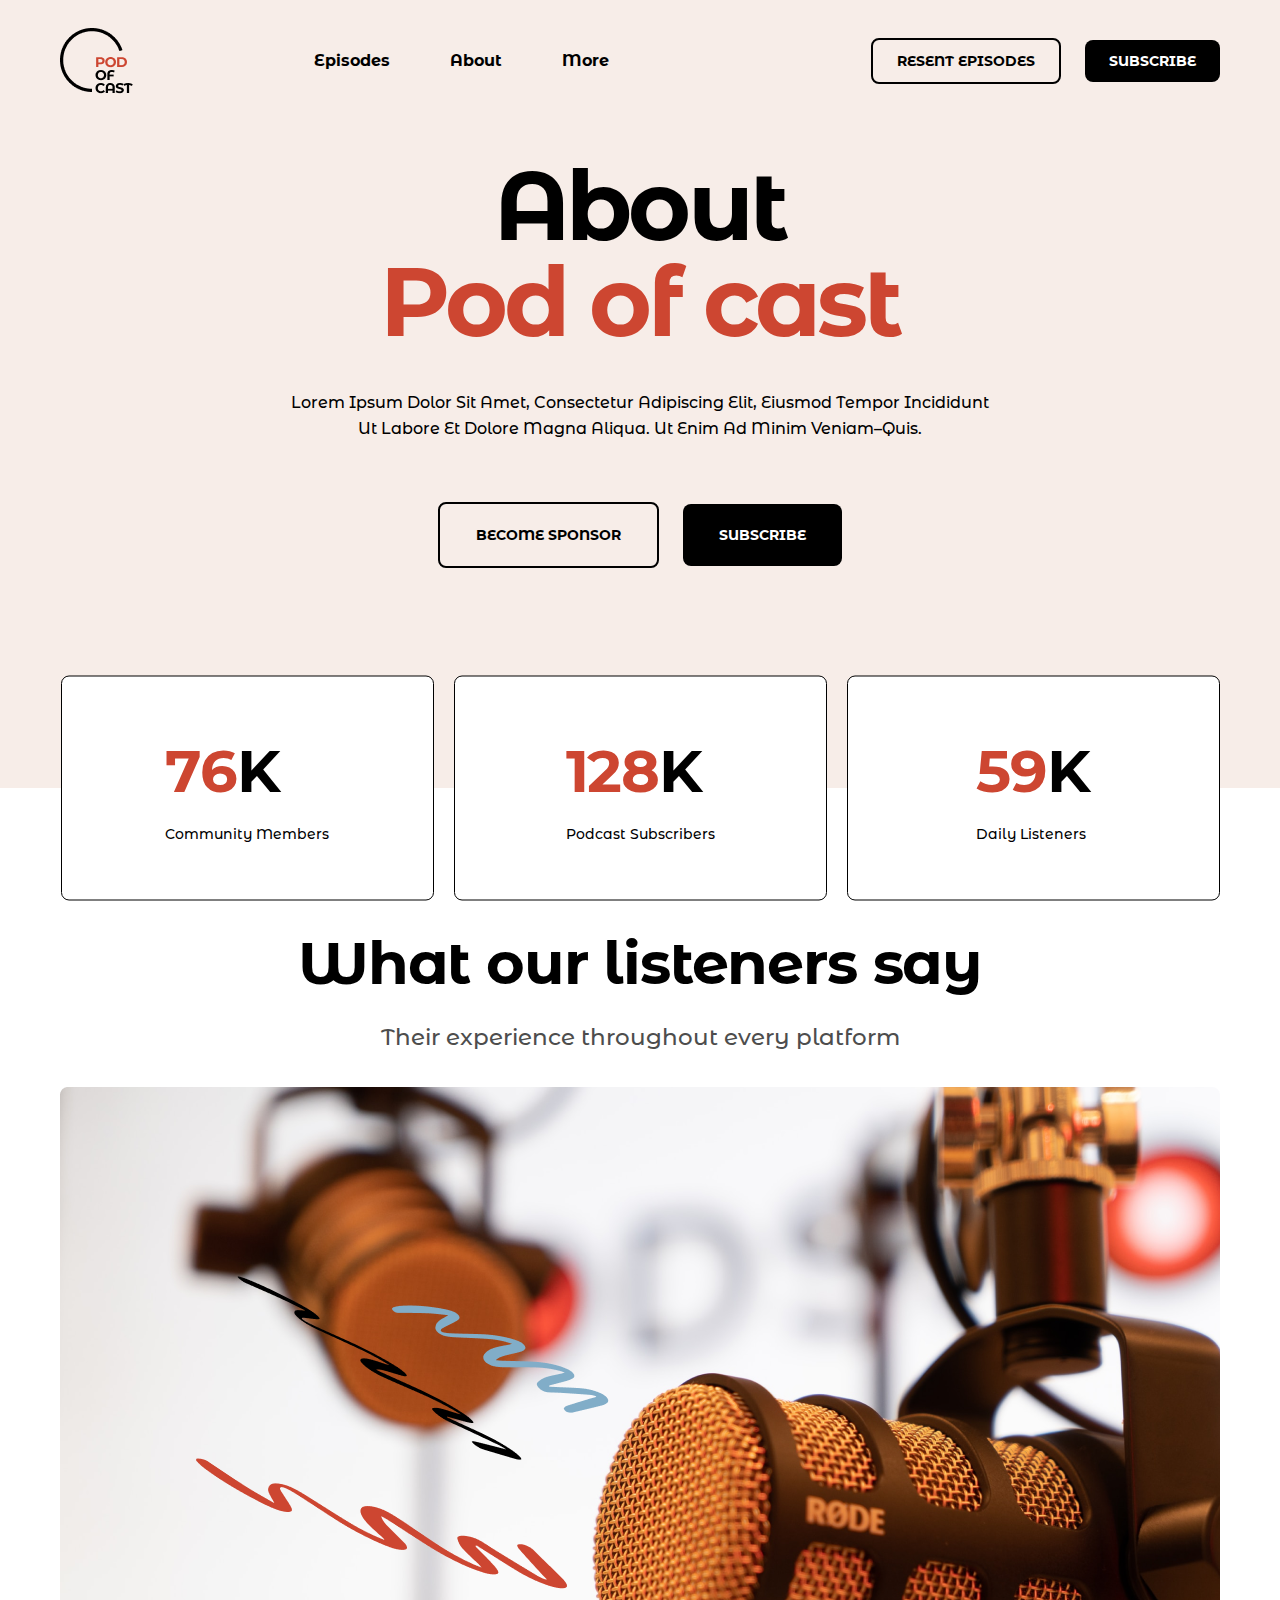
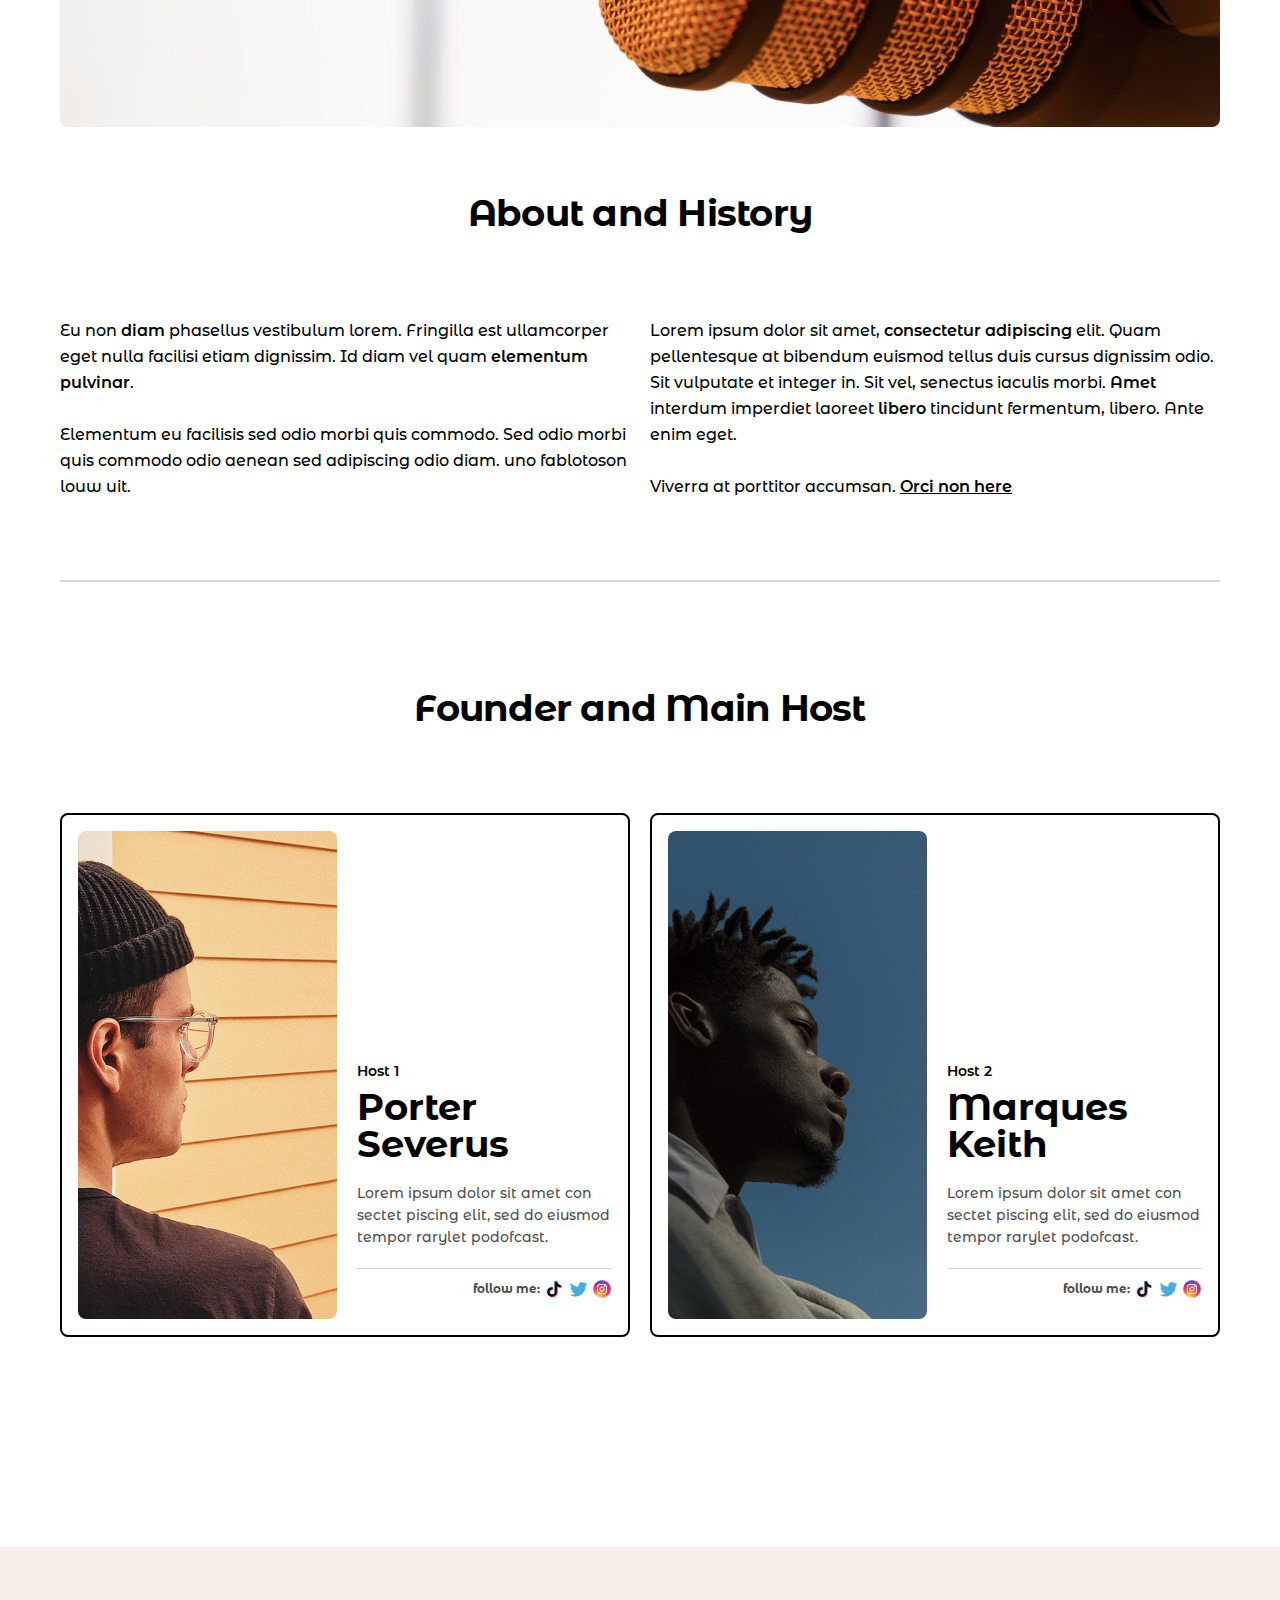
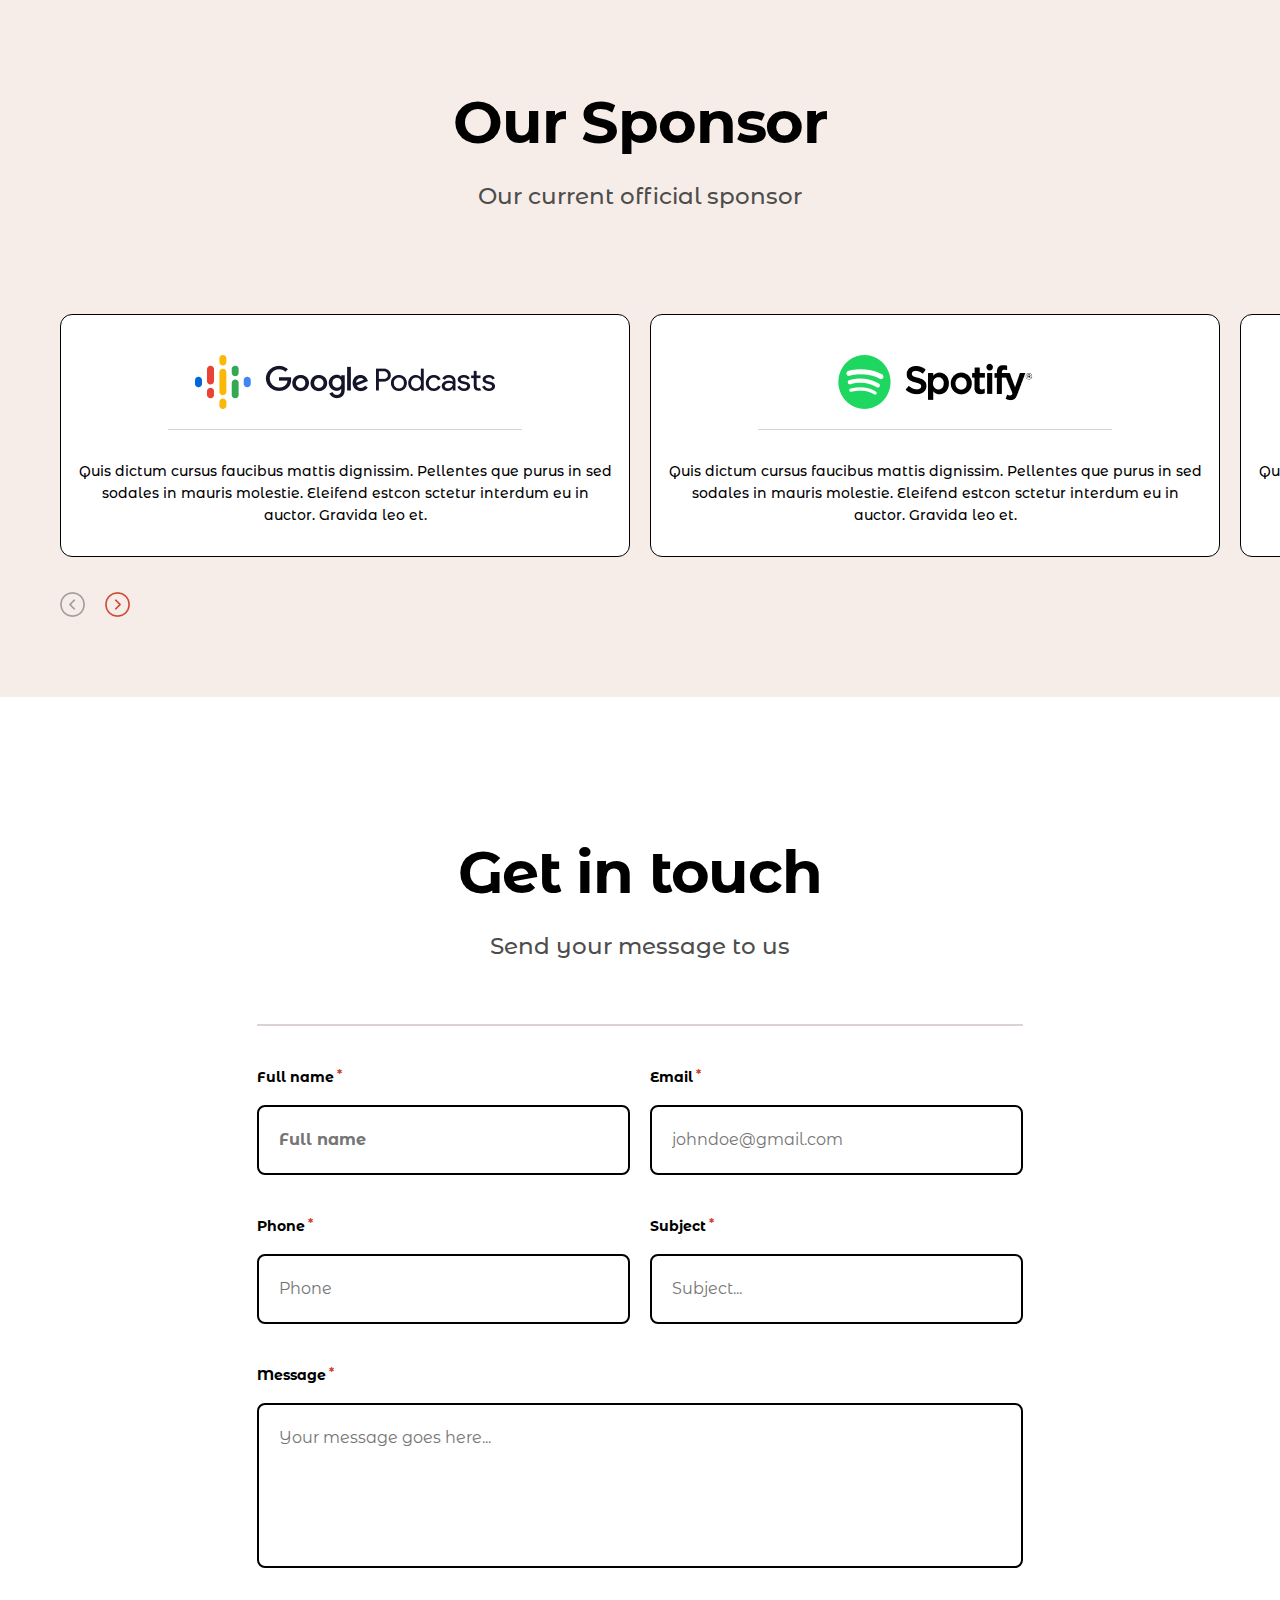
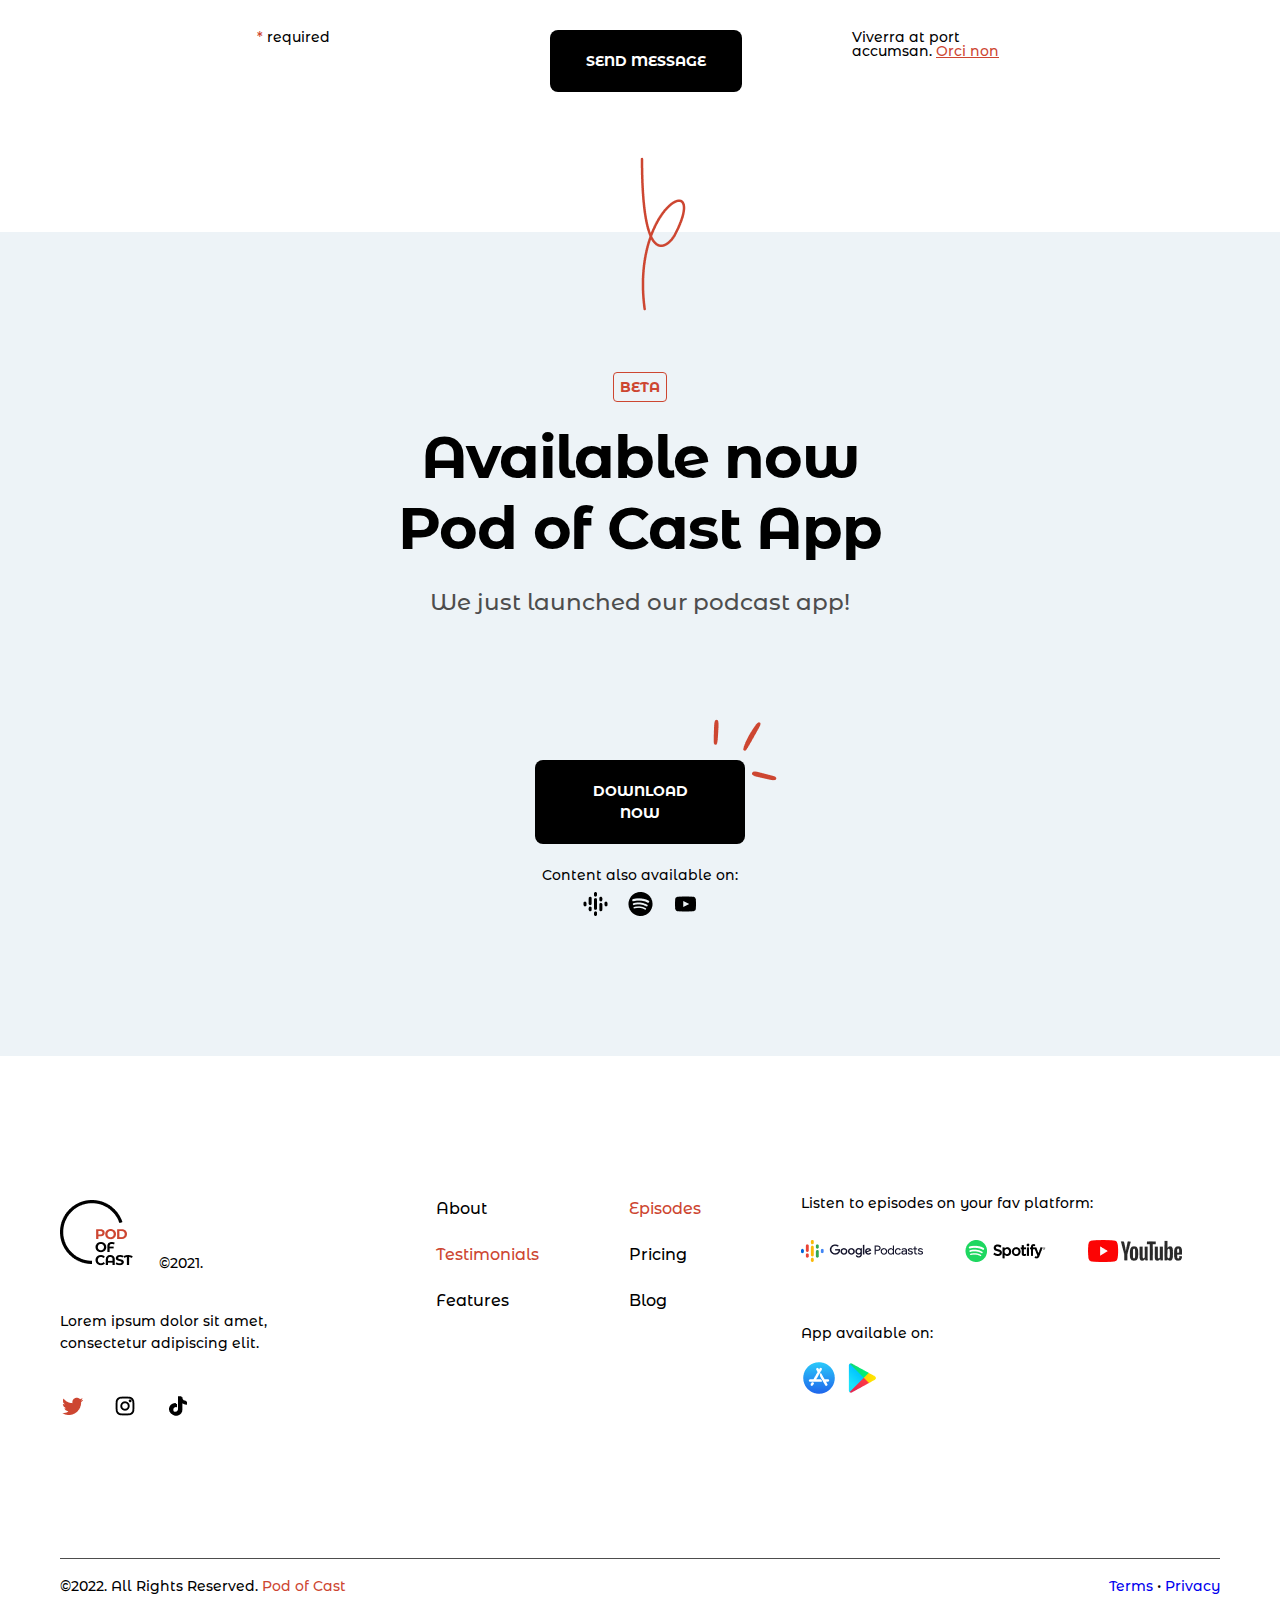
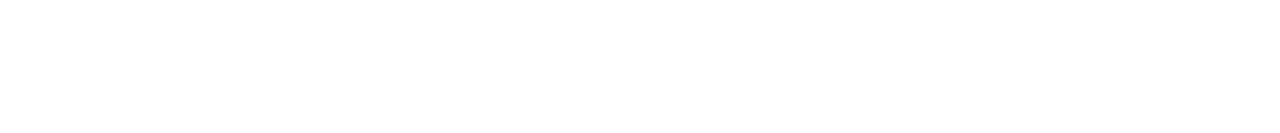
==== commit 3a692703: "added responsive and animations" ====
--- a/about.html
+++ b/about.html
@@ -142,9 +142,11 @@
 
                     <div class="founders__content">
                         <div class="founders__item">
-                            <div class="image__cutter">
-                                <img src="img/about-page/founders/avatar.png" alt="">
-                            </div>
+                            <div class="founder__avatar">
+                                <div class="image__cutter">
+                                    <img src="img/about-page/founders/avatar.png" alt="">
+                                </div>
+                            </div>                      
                             <div class="founder__about">
                                 <div class="founder__post">
                                     Host 1
--- a/css/style.css
+++ b/css/style.css
@@ -197,10 +197,11 @@
 .author__container {
     display: flex;
     align-items: center;
+    justify-content: center;
 }
 .about__container .author__container{
     width: 390px;
-    margin: 0 auto;
+    margin: 0 auto;  
 }
 .author__avatar{
     margin-right: 10px;
@@ -602,7 +603,7 @@
 .download__btn .sparkle{
     position: absolute;
     top: -70px;
-    right: -75px;
+    right: -60px;
 }
 .platforms__available{
     display: flex;
@@ -712,7 +713,6 @@
         align-items: center;
         gap: 30px;
     }
-
     .comment__text{
         font-size: 29px;
     }
@@ -726,6 +726,9 @@
     .swiper-button-next:after {
         background: url('../img/ArrowRightCircle.png') no-repeat center/100%;
         right: -10px;
+    }
+    .footer__container.container{
+        padding: 100px 0 20px 0;
     }
     .footer__wrapper{
         flex-direction: column;
@@ -779,7 +782,7 @@
     }
     .episodes, .news{
         padding: 20px;
-    }
+    }  
     .episodes__title{
         font-size: 16px;
     }
@@ -807,10 +810,10 @@
     }
 }
 
-
 @media screen and (max-width: 480px){
     .about__container .author__container{
-        width: 100%;
+        width: auto;
+        justify-content: center;
     } 
     .row{
         width: 100%;
--- a/css/about.css
+++ b/css/about.css
@@ -10,9 +10,10 @@
     display: flex;
     gap: 20px;
     justify-content: center;
-    width: 1159px;
+    width: 100%;
     position: absolute;
     bottom: 0;
+    left: 0;
     transform: translateY(50%);
 }
 .amount__item{
@@ -42,19 +43,15 @@
 .amount__item__title{
     margin-top: 20px;
 }
-
 .listeners__container{
     background-color: white;
 }
 .listeners__main__img .image__cutter{
-    width: 1187px;
-    height: 640px;
     margin: 32px 0 60px 0;
 }
 .history__container{
     margin-bottom: 80px;
 }
-
 .line{
     background-color: #dbd3d3;
 }
@@ -145,8 +142,6 @@
     margin-bottom: 30px;
     margin: 0 auto 30px;
 }
-.logo__img {
-}
 .sponsor__about {
     line-height: 22px;
 }
@@ -156,22 +151,13 @@
 .contact__container .inner__container{
     max-width: 766px;
 }
-.container {
-}
-.inner__container {
-}
-.container__title {
-}
-.container__subtitle {
-}
 .contact__container .line {
     margin: 60px 0 40px 0;
 }
-.contact__form {
-}
 .contact__info {
     display: flex;
     flex-wrap: wrap;
+    justify-content: center;
     column-gap: 20px;
     row-gap: 40px;
 }
@@ -229,4 +215,73 @@
 }
 .form__bottom__section .btn__black{
     margin: 0 110px 0 220px;
-}+}
+
+
+@media screen and (max-width: 1200px){
+    .amount__item{
+        max-width: 150px;
+    }
+    .amount__item__content{
+        text-align: center;
+    }
+    .amount__item .number {
+        font-size: 29px;
+        font-weight: 700;
+        line-height: 30px;
+    }
+    .sponsor__container{
+        padding: 140px 15px;
+    }
+    .founders__content{
+        flex-wrap: wrap;
+        justify-content: center;
+    }
+}
+
+@media screen and (max-width: 880px){
+    .amount__item {
+        max-width: 100px;
+    }
+    .form__group{
+        max-width: 350px;
+        margin: 0 auto;
+    }
+    .contact__info .form__group{
+        max-width: 350px;
+    }
+    .founders__container .image__cutter{
+        width: 150px;
+        height: 250px;
+    }
+    .founder__about{
+        max-width: 100%;
+    }
+    .founder__name{
+        font-size: 25px;
+    }
+    .follow__text{
+        font-size: 10px;
+    }
+    .sponsor__slider__item {
+        width: 330px;
+    }
+    textarea{
+        width: 100%;
+    }
+    .form__bottom__section {
+        flex-direction: column;
+        align-items: center;
+        gap: 30px;
+    }
+    .form__bottom__section .btn__black{
+        margin: 0;
+    }
+}
+
+@media screen and (max-width: 410px){
+    .podcast__container .btn__transparent{
+        margin-right: 0;
+        margin-bottom: 20px;
+    }
+}
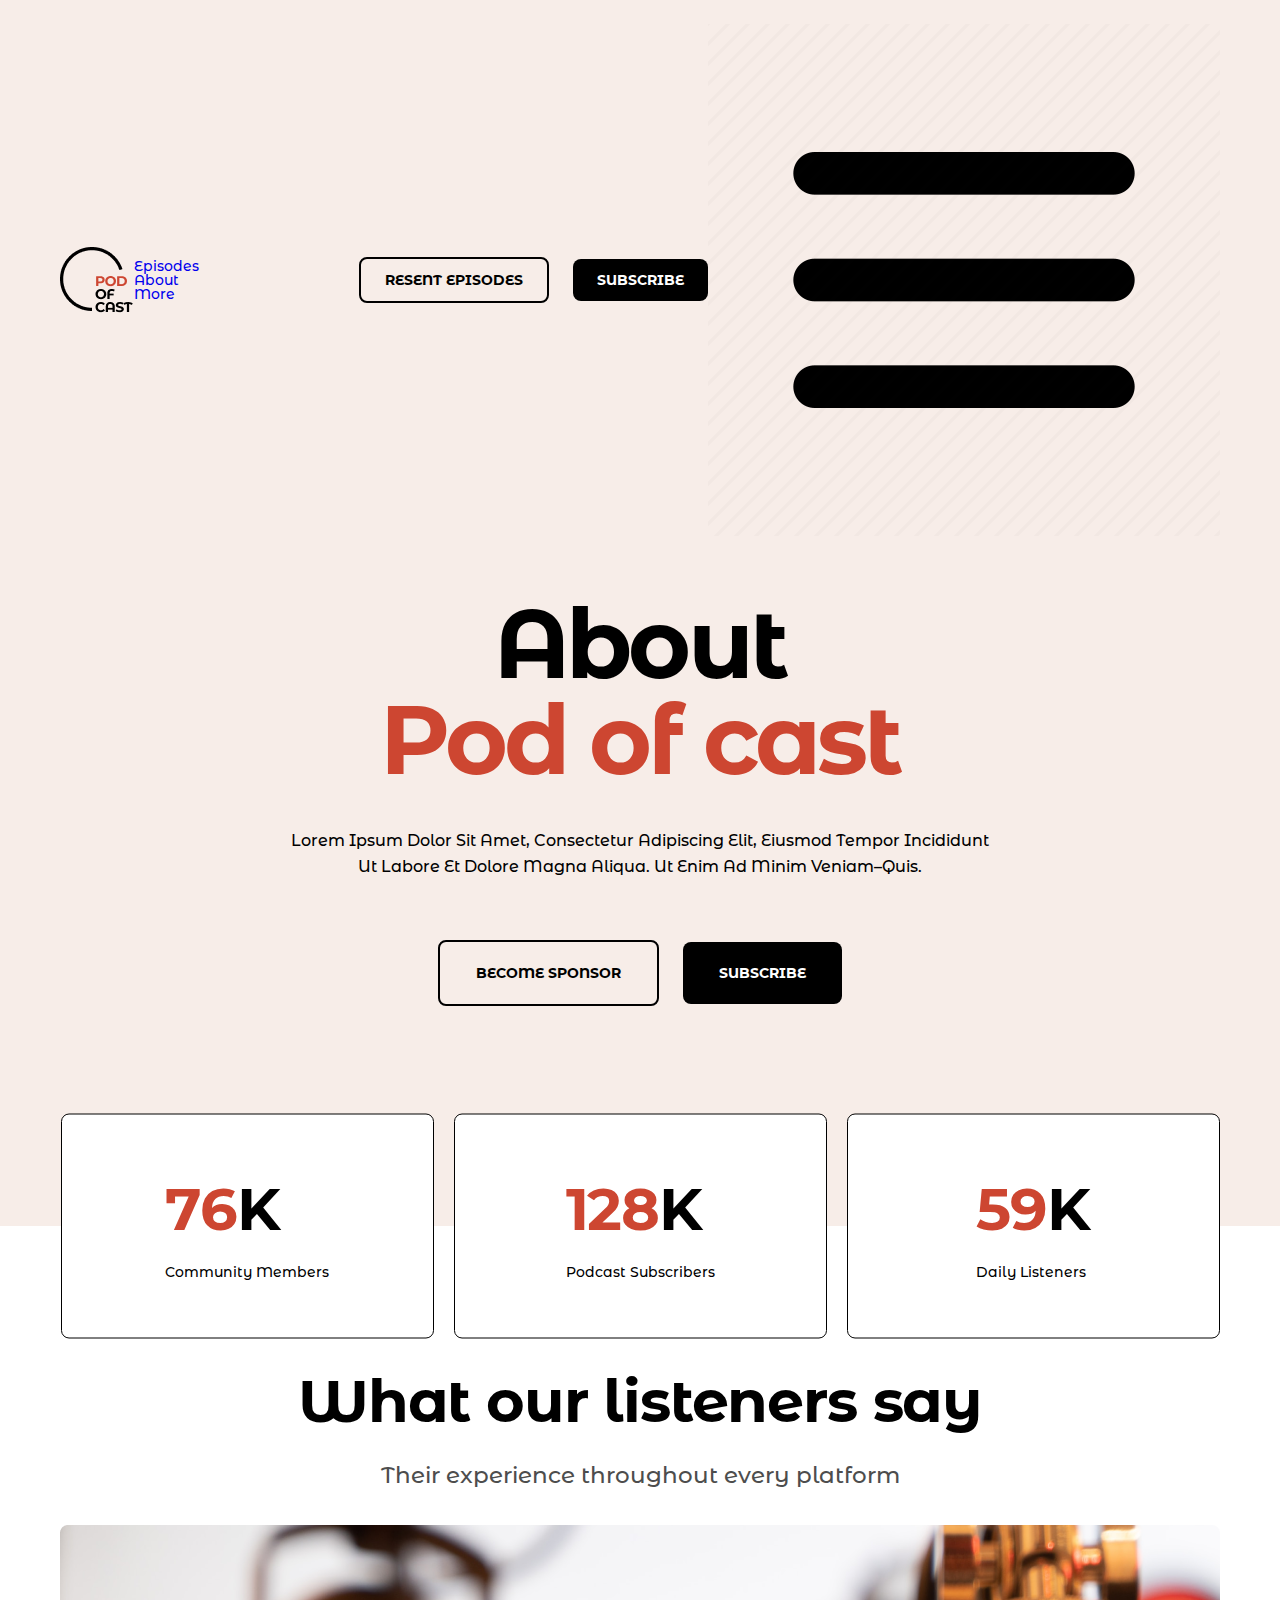
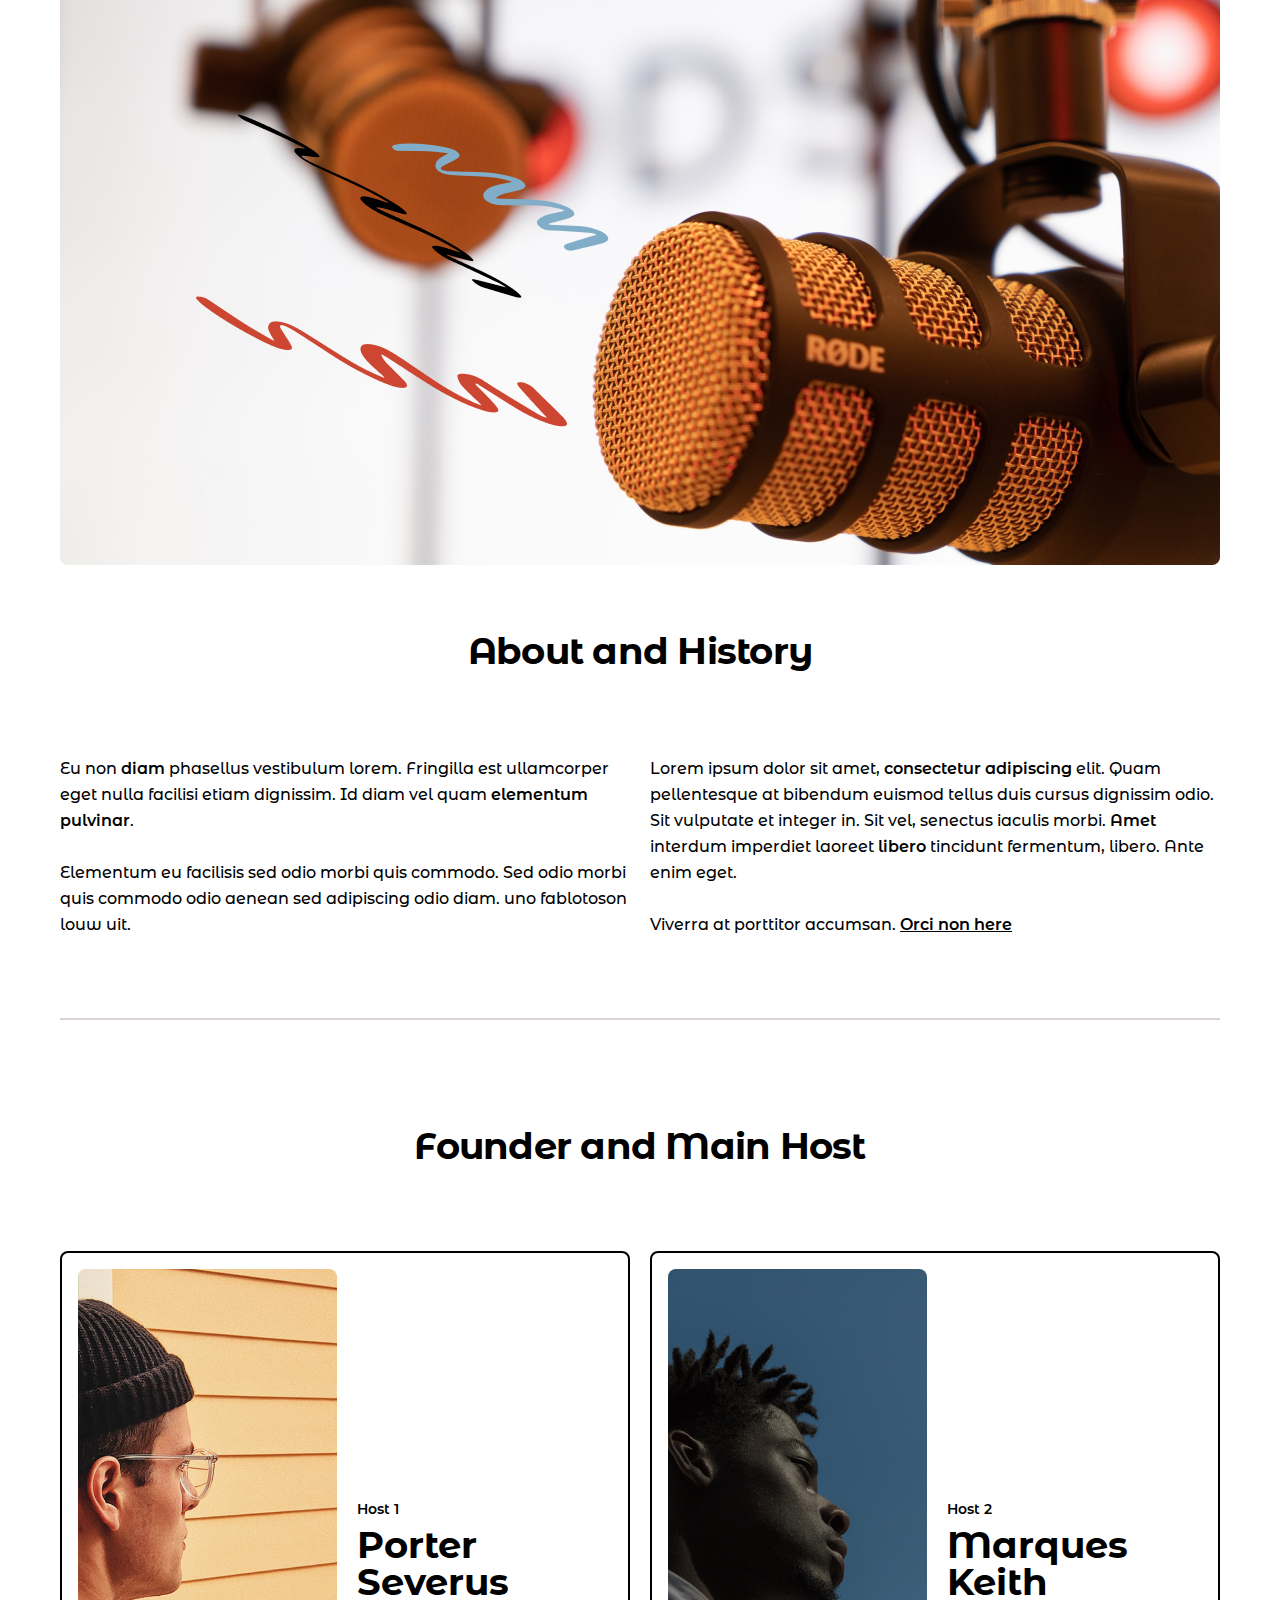
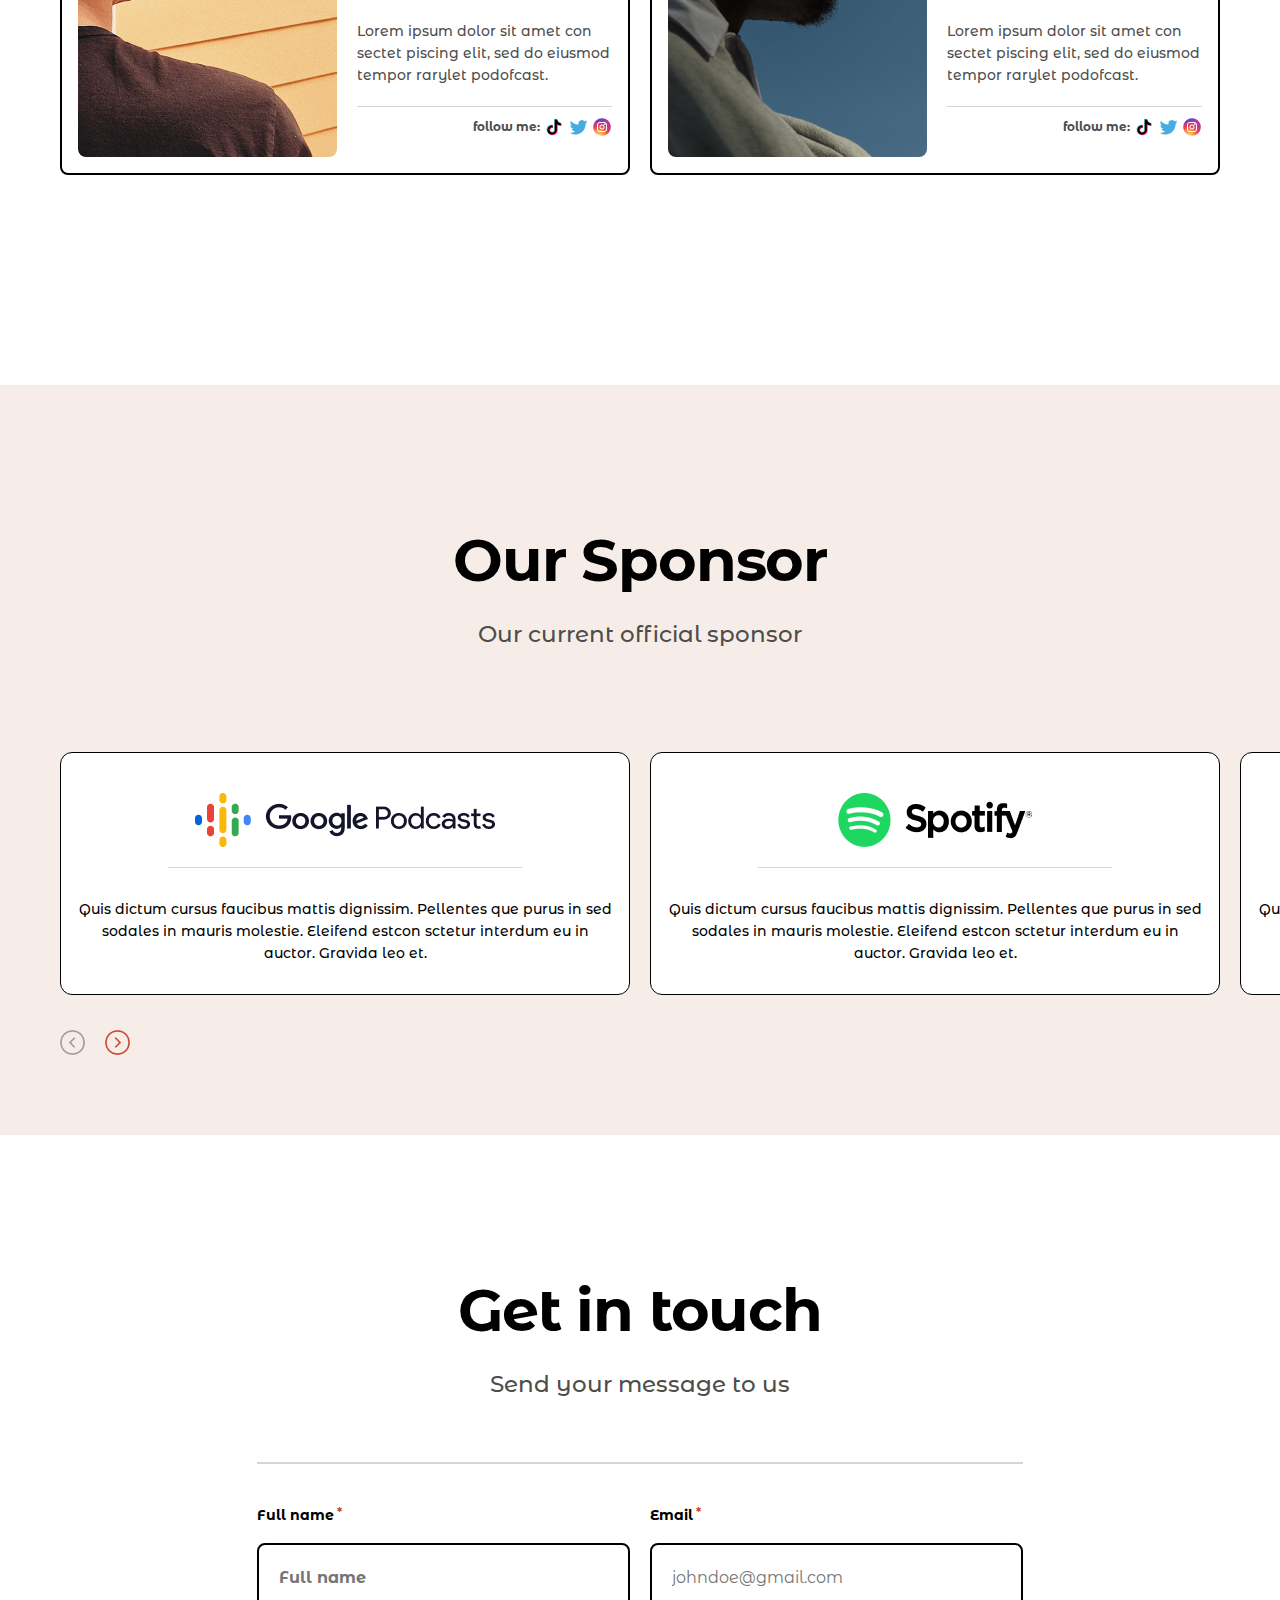
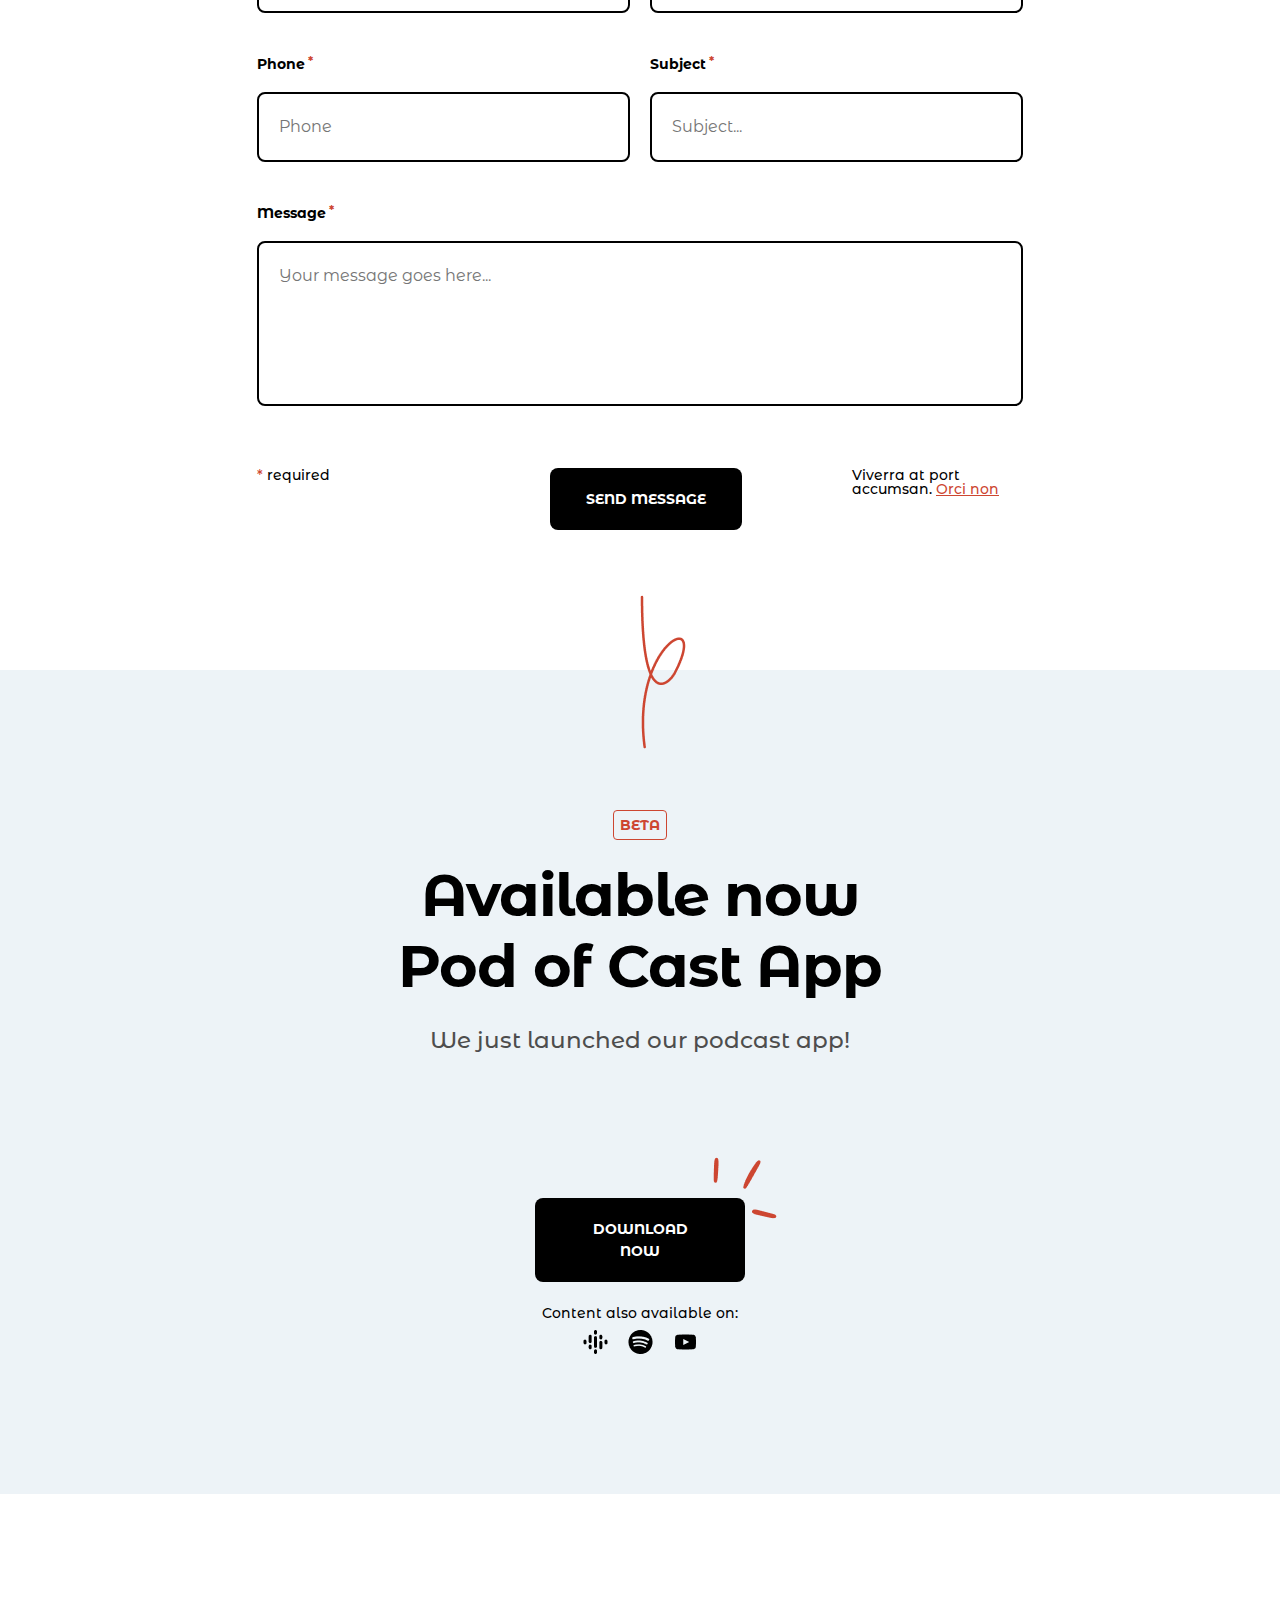
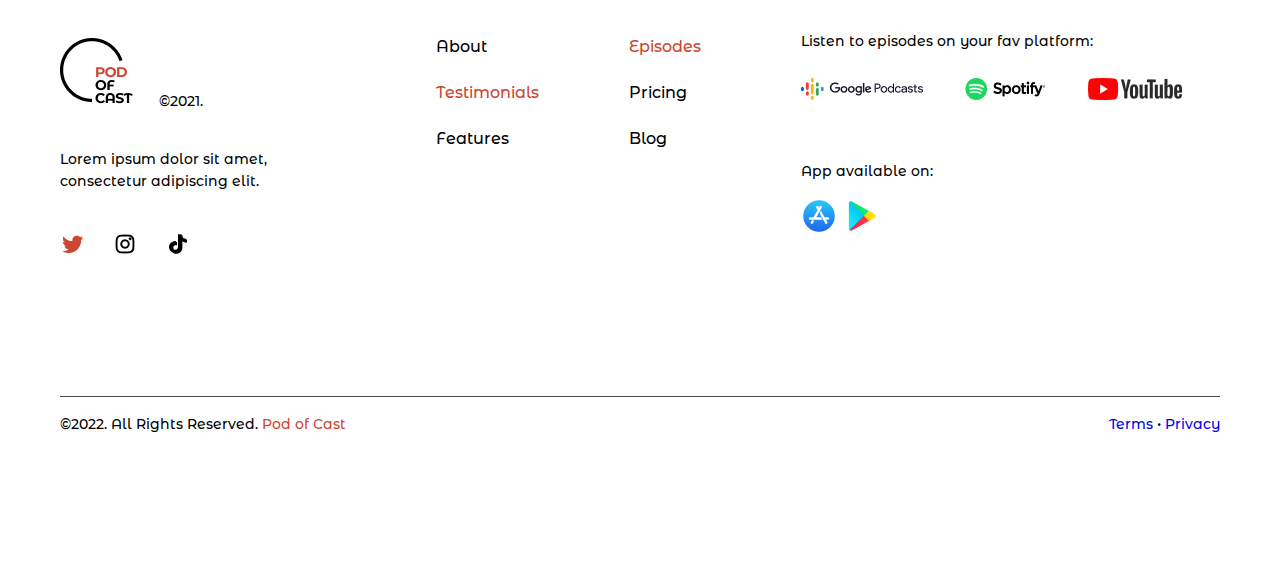
==== commit 0c11fb7b: "test include" ====
--- a/about.html
+++ b/about.html
@@ -15,7 +15,9 @@
         <link rel="stylesheet" href="css/general.css">  
         <link rel="stylesheet" href="css/style.css">
         <link rel="stylesheet" href="css/about.css">
-        
+        <script src= 
+    "https://smtpjs.com/v3/smtp.js"> 
+  </script> 
         <title>Podcast</title>
     </head>
 </head>
@@ -294,15 +296,14 @@
                     Send your message to us
                 </div>
                 <div class="line"></div>
-
-                <form class="contact__form">
+                <form method="post" class="contact__form">
                     <div class="contact__info">
                         <div class="form__group">
                             <label class="required" for="">Full name</label>
                             <input class="form__item form__item__text-bold" placeholder="Full name" type="text">
                         </div>
                         <div class="form__group">
-                            <label class="required" for="">Email</label>
+                            <label class="required" aria-label="email">Email</label>
                             <input class="form__item" placeholder="johndoe@gmail.com" type="email">
                         </div>
                         <div class="form__group">
@@ -326,7 +327,7 @@
                             <span class="highlighted__word-red">*</span>
                             required
                         </div>
-                        <div class="btn btn__black">SEND MESSAGE</div>
+                        <div class="btn btn__black" onclick="sendEmail()">SEND MESSAGE</div>
                         <div class="policy">
                             Viverra at port 
                             <br>
--- a/css/style.css
+++ b/css/style.css
@@ -12,20 +12,124 @@
     display: flex;
     align-items: center;
     margin-bottom: 60px;
-}
-nav{
+    position: relative;
+}
+.nav__main{
     margin-left: 120px;
 }
-nav ul{
-    display: flex;
-}
-.nav__item {
+.nav__main ul{
+    display: flex;
+}
+.nav__main .nav__item {
     margin-left: 60px;
     font-size: 16px;
     font-weight: 700;
     line-height: 26px;
     color: black;
 }
+
+
+.burger-wrapper{
+    display: none;
+}
+#burger-menu {
+    z-index: 2;
+    position: absolute;
+    right: 20px;
+    top: 24px;
+}
+#menu-bar {
+    width: 45px;
+    cursor: pointer;
+    margin-bottom: 30px;
+}
+.bar {
+    height: 5px;
+    width: 100%;
+    background-color: black;
+    display: block;
+    border-radius: 5px;
+    transition: 0.3s ease;
+}
+#bar1 {
+    transform: translateY(-4px);
+}
+#bar3 {
+    transform: translateY(4px);
+}
+.burger-nav {
+    transition: 0.3s ease;
+    display: none;
+}
+.burger-nav ul {
+    padding: 0 22px;
+}
+.burger-nav li {
+    list-style: none;
+    padding: 12px 0;
+    transition: 0.3s ease;
+}
+.burger-nav li a {
+    color: black;
+    font-size: 20px;
+    text-decoration: none;
+}
+.burger-nav li a:hover {
+    font-weight: bold;
+}
+.menu-bg, #menu {
+    top: 0;
+    right: 0;
+    position: absolute;
+}
+.menu-bg {
+    z-index: 1;
+    width: 0;
+    height: 0;
+    margin: 30px 0 20px 20px;
+    background: radial-gradient(circle, #DC052D, #DC052D);
+    border-radius: 50%;
+    transition: 0.3s ease;
+}
+.change {
+    display: block;
+}
+.change .bar {
+    background-color: black;
+}
+.change #bar1 {
+    transform: translateY(4px) rotateZ(-45deg);
+}
+.change #bar2 {
+    opacity: 0;
+}
+.change #bar3 {
+    transform: translateY(-6px) rotateZ(45deg);
+}
+.change-bg {
+    width: 520px;
+    height: 460px;
+    transform: translate(50%,-35%);
+}
+
+
+
+
+
+
+
+
+
+
+
+
+
+
+
+
+
+
+
 .additional__block {
     margin-left: auto;
 }
@@ -46,15 +150,6 @@
 
     border-radius: 8px;
     padding: 12px 24px;
-}
-.burger-menu {
-    display: none;
-    width: 50px;
-    height: 50px;
-}
-.burger-menu img{
-    width: 100%;
-    height: 100%;
 }
 .podcast__container{
     position: relative;
@@ -687,12 +782,17 @@
         padding: 0 30px;
         justify-content: space-between;
     }
-    nav, .additional__block{
+    .nav__main, .additional__block{
         display: none;
     }
-    .burger-menu{
+    .burger-wrapper{
         display: block;
     }
+    #burger-menu{
+        display: flex;
+        flex-direction: column;
+        align-items: flex-end;
+    }  
     .quotes{
         font-size: 55px;
     }
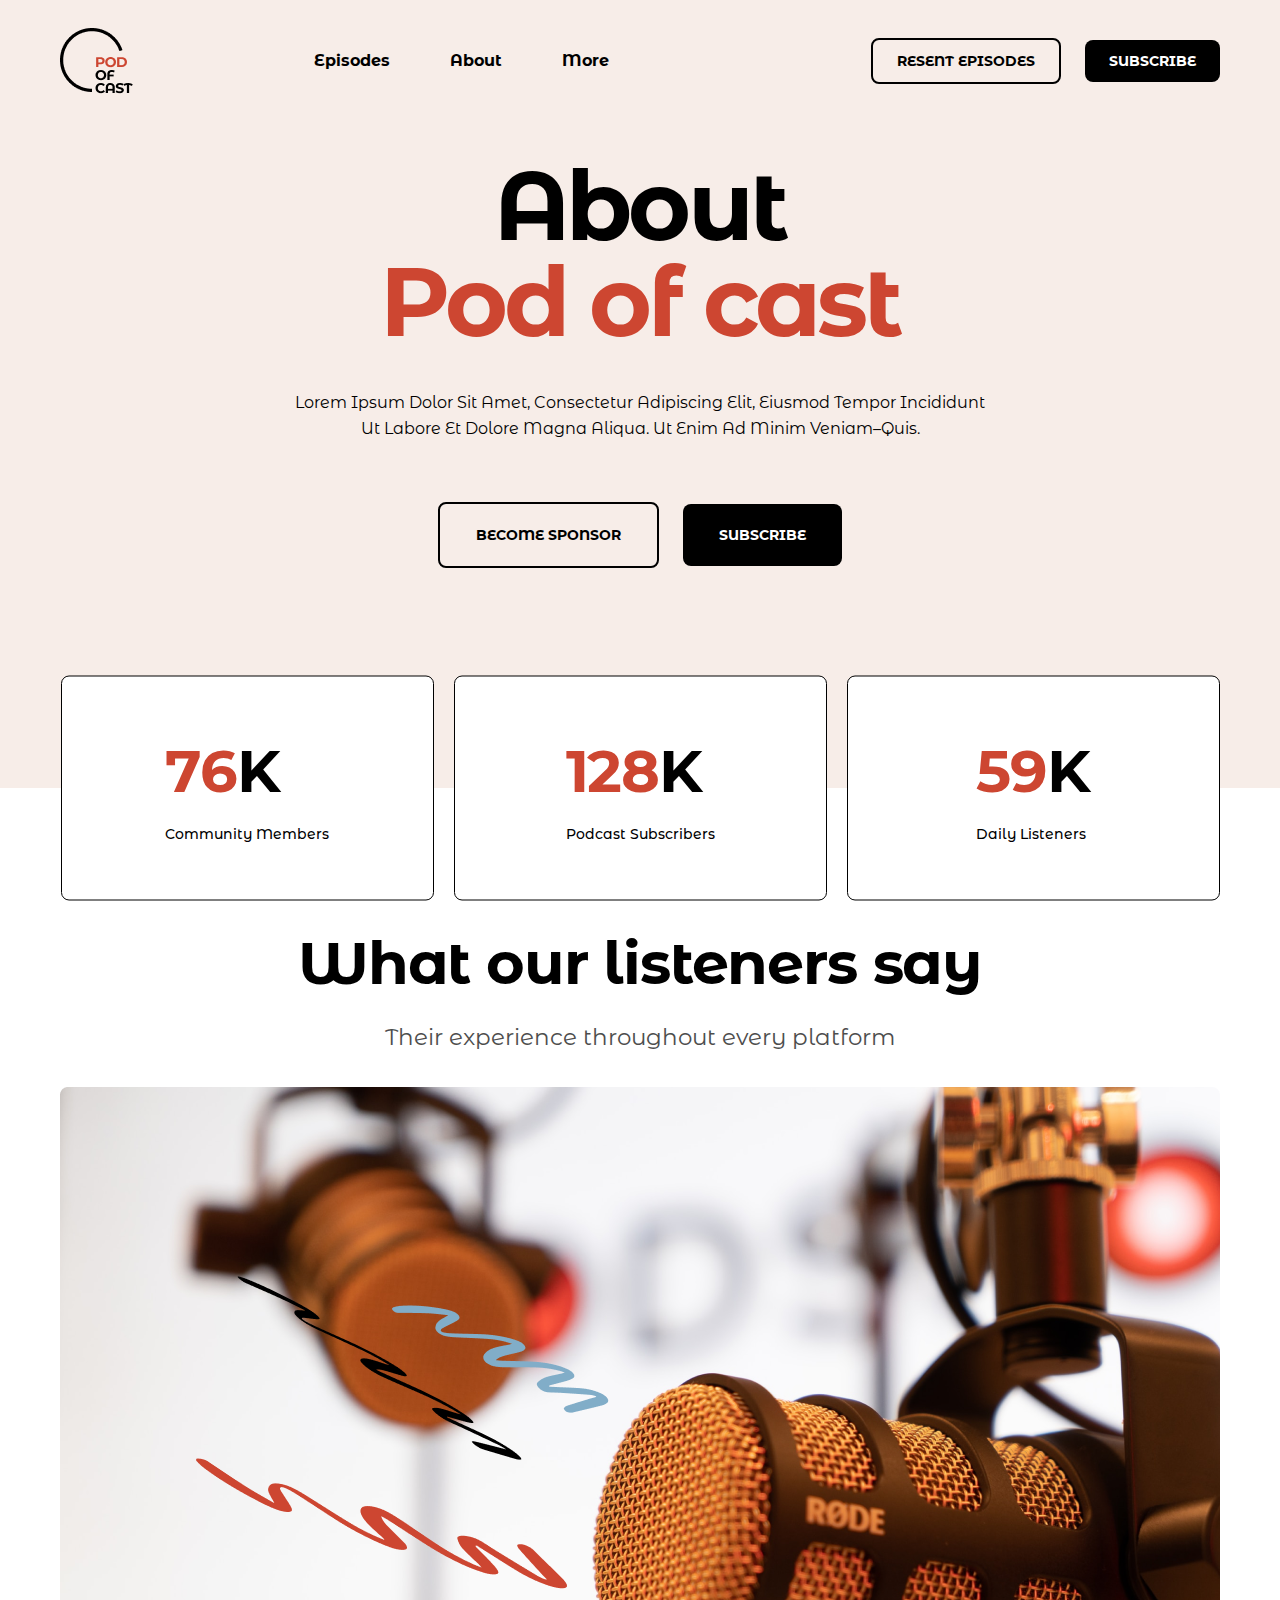
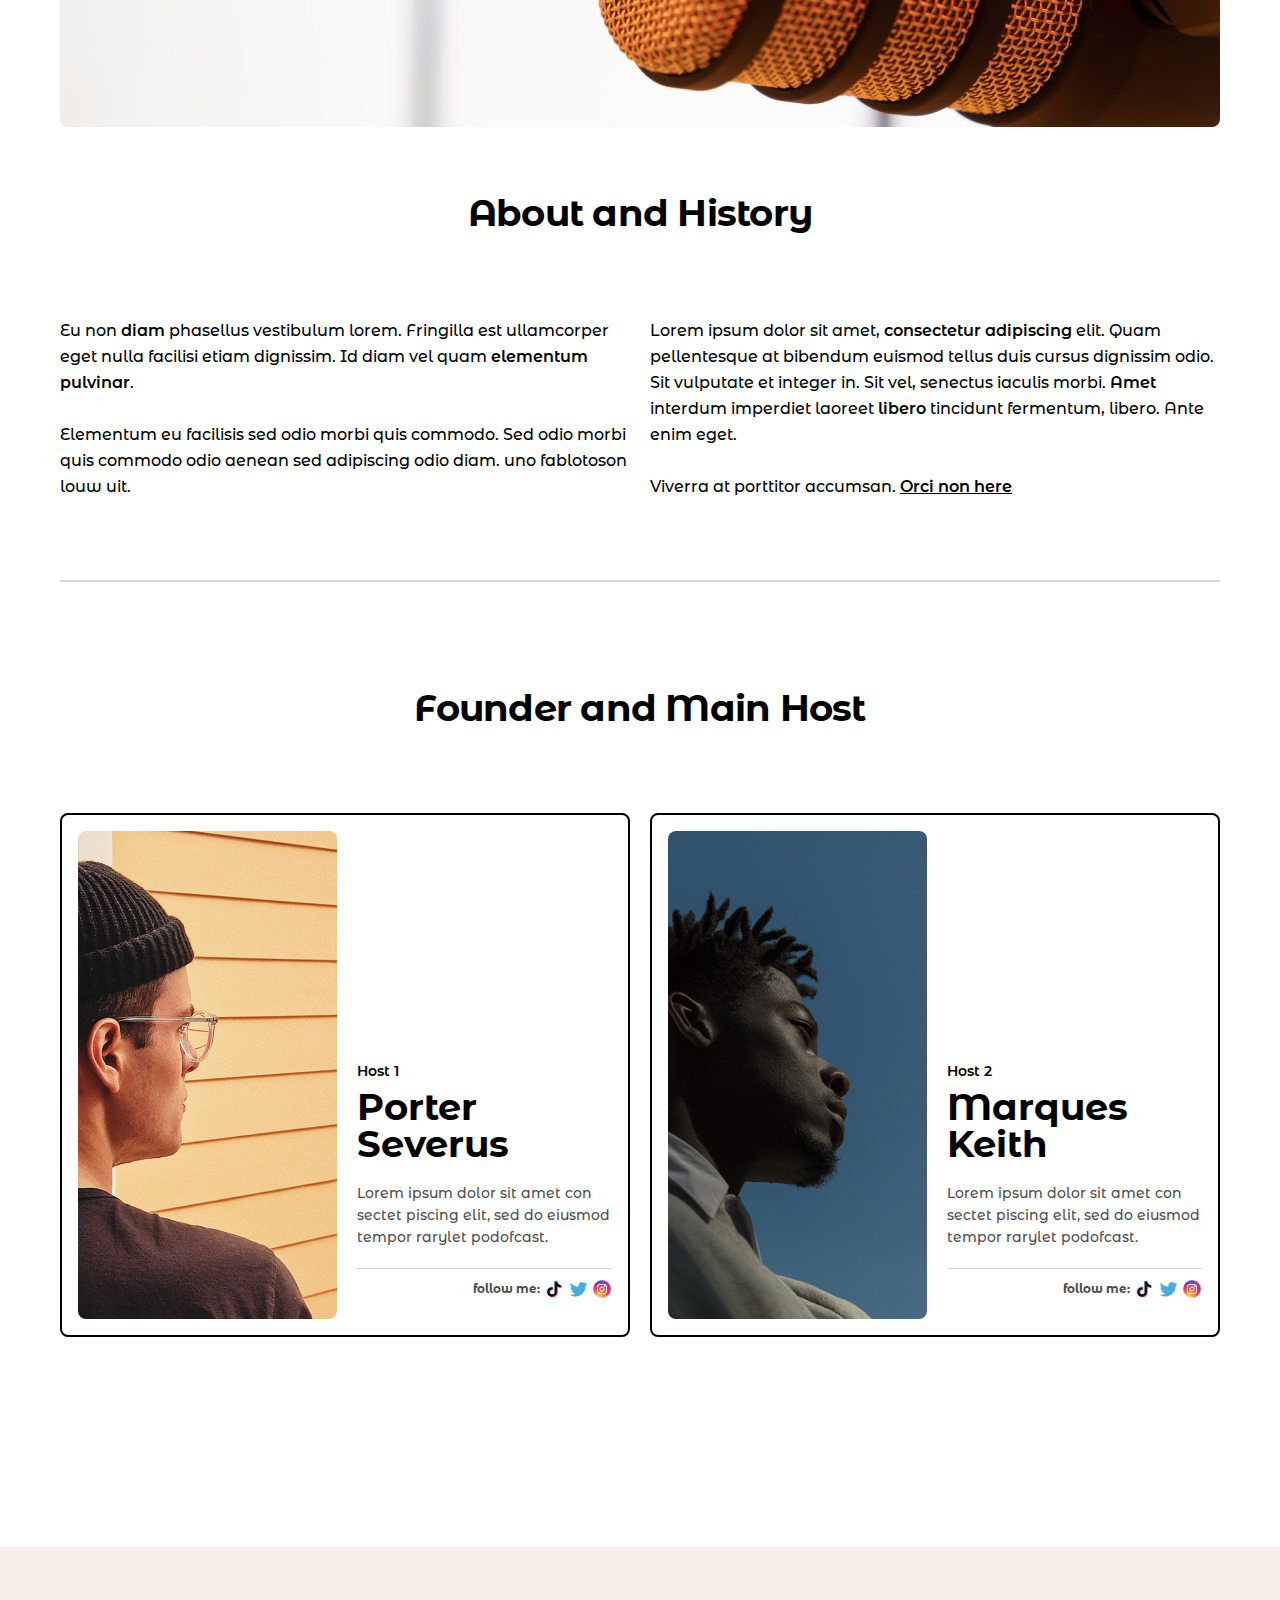
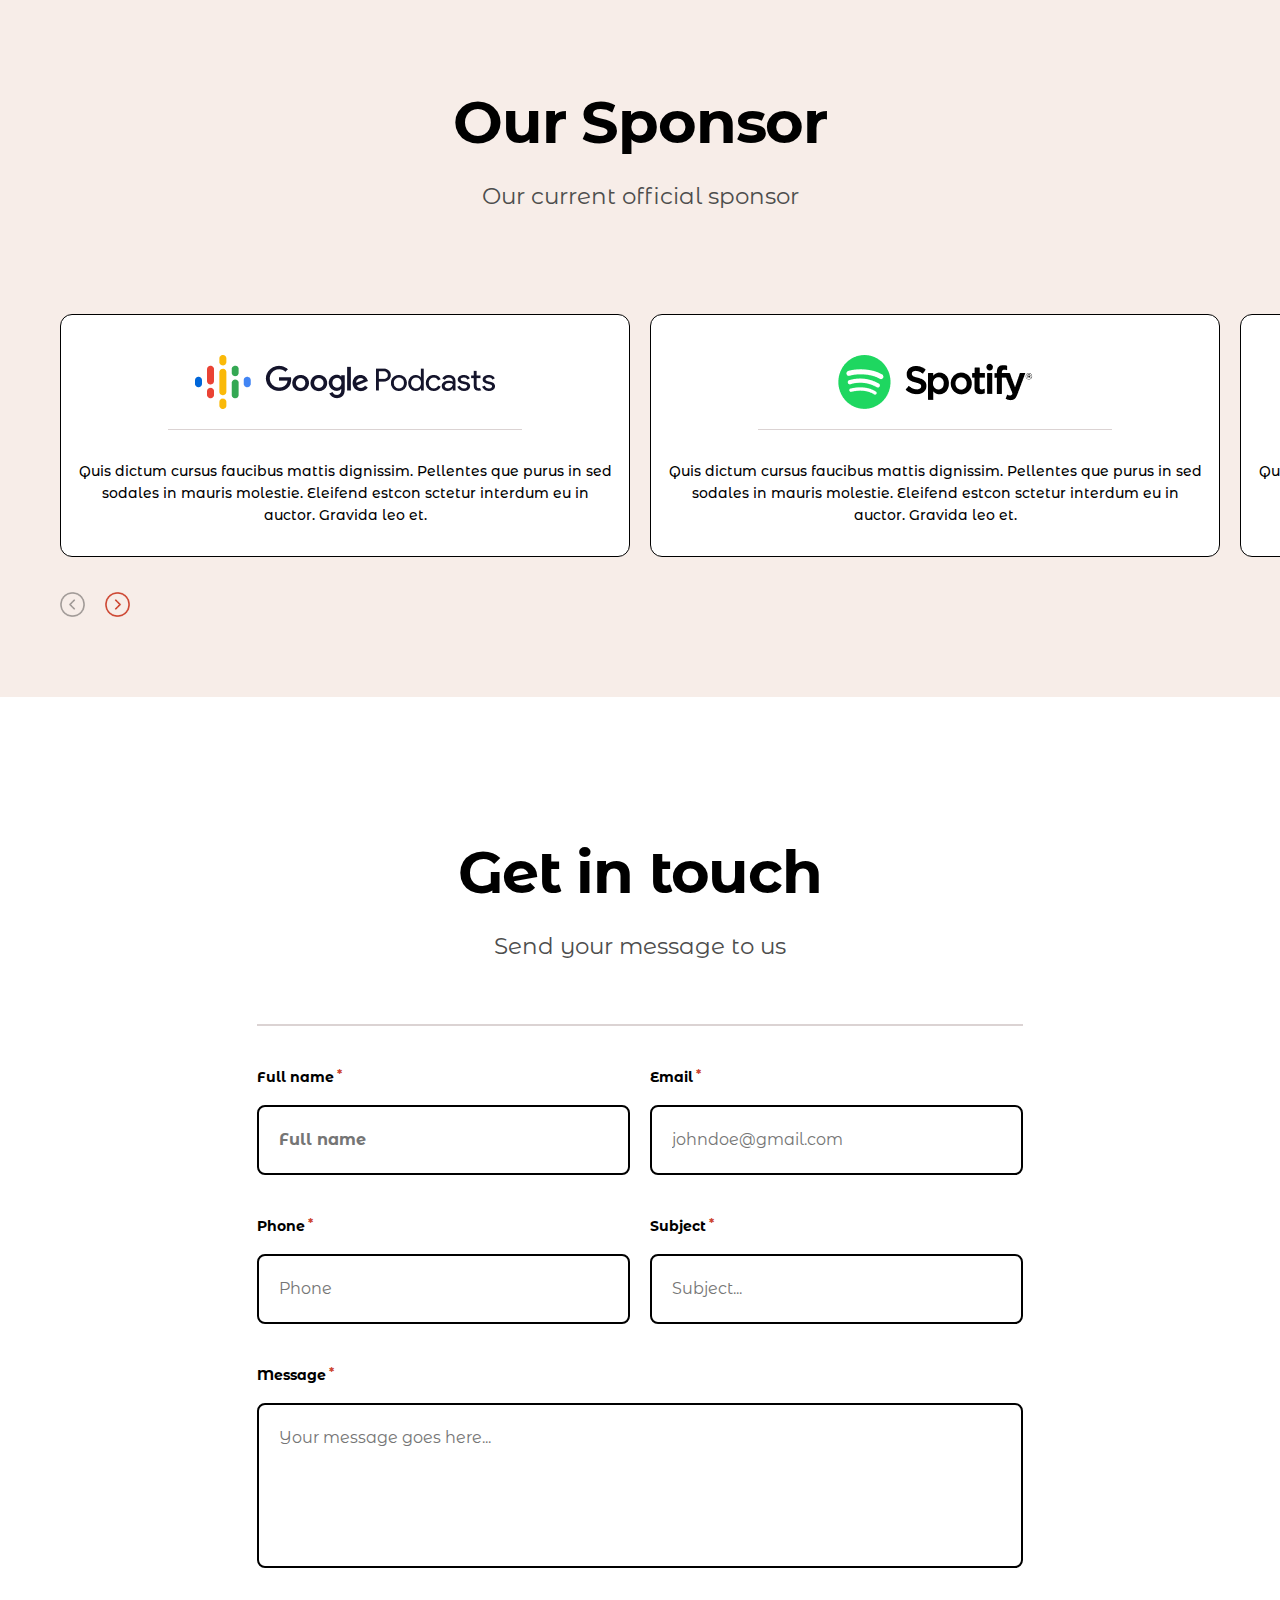
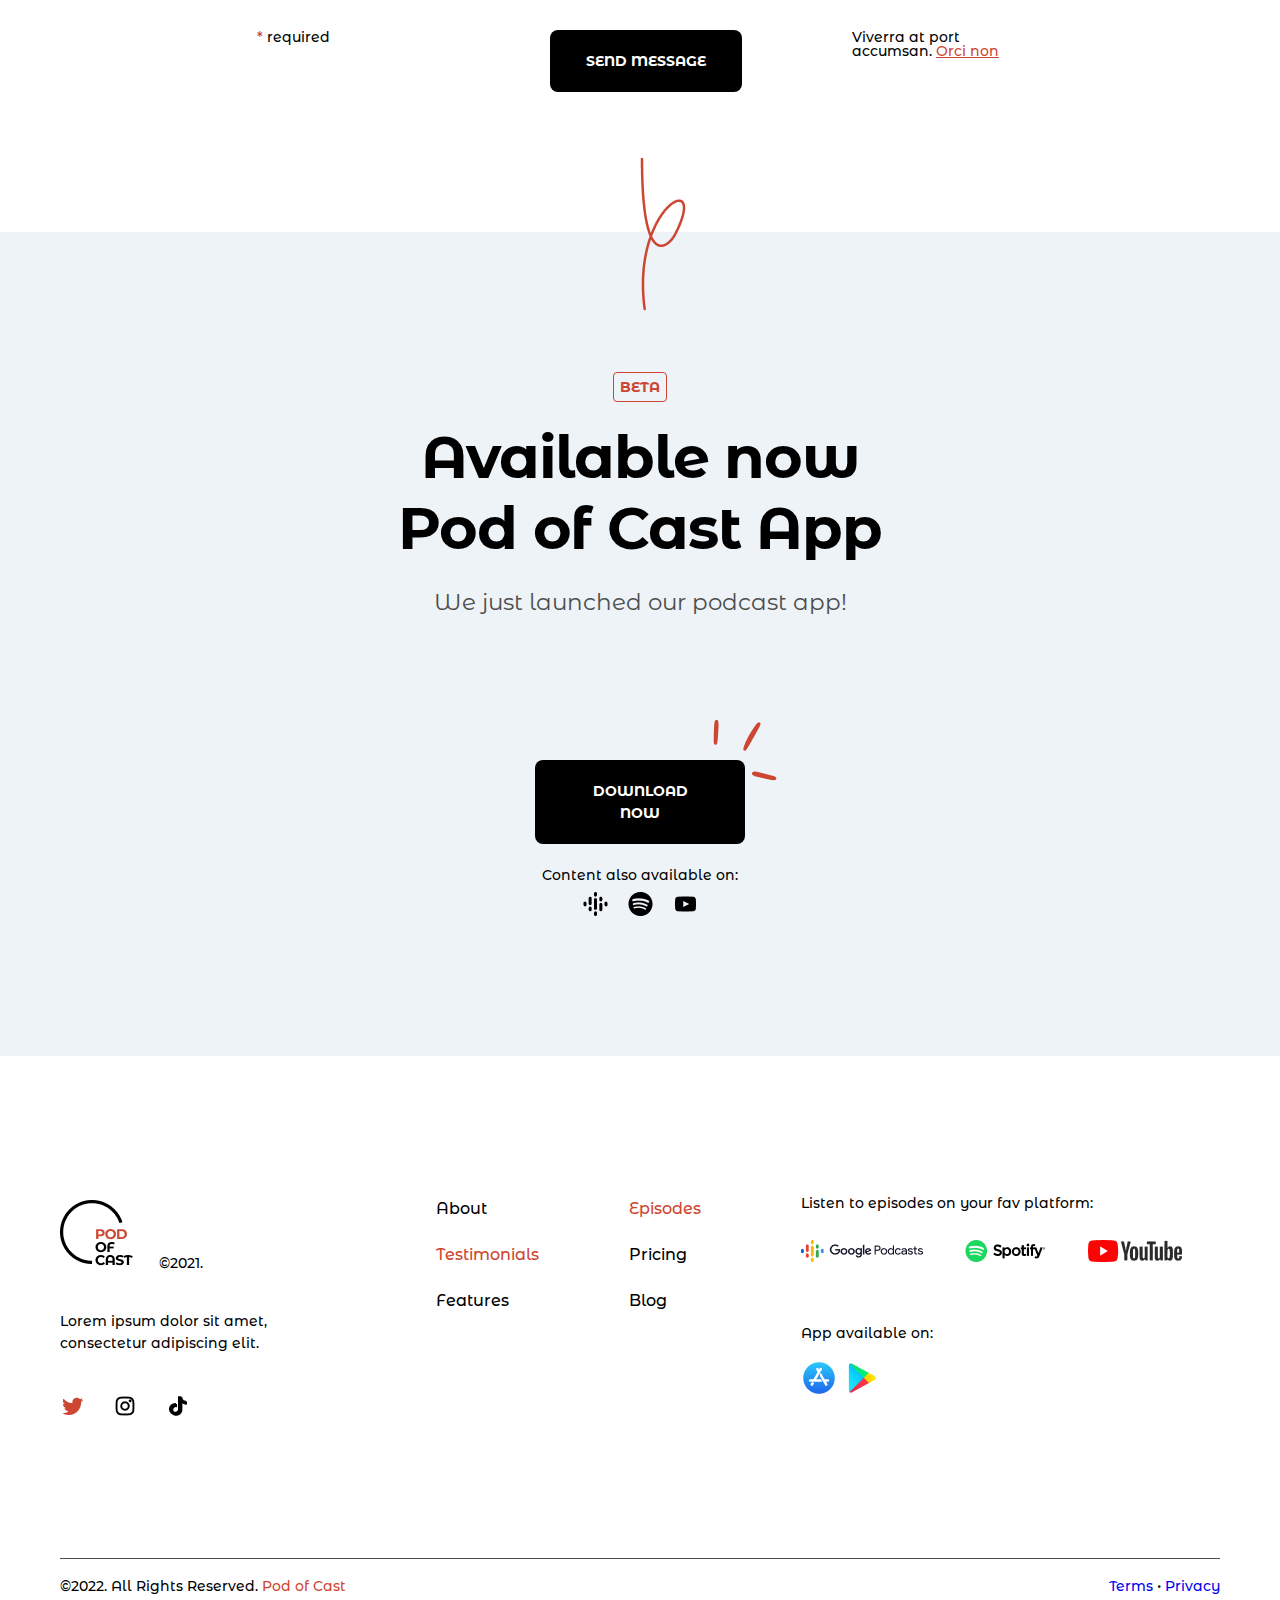
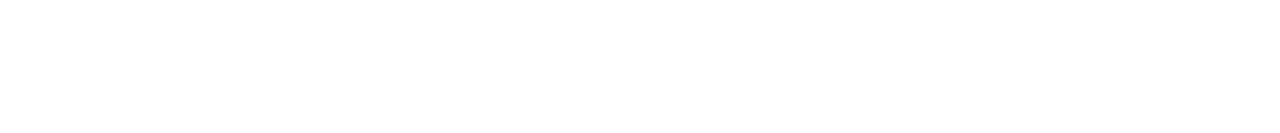
==== commit 0dee0c54: "f" ====
--- a/about.html
+++ b/about.html
@@ -27,40 +27,63 @@
             <div class="inner__container">
                 <header>
                     <div class="logo__container">
-                        <img src="img/logo.png" alt="logo">
-                    </div>
-                    <nav>
+                        <a href="index.html"><img src="img/logo.png" alt="logo"></a>                  
+                    </div>
+                    <nav class="nav__main">
                         <ul>
-                            <li><a href="#" class="nav__item">Episodes</a></li>
-                            <li><a href="#" class="nav__item">About</a></li>
-                            <li><a href="#" class="nav__item">More</a></li>
+                            <li><a href="index.html#episodes" class="nav__item">Episodes</a></li>
+                            <li><a href="about.html" class="nav__item">About</a></li>
+                            <li>   
+                                <div class="dropdown">
+                                    <span class="nav__item" >More</span>
+                                    <ul class="dropdown-content">
+                                        <li><a href="blog.html" class="dropdown-item">Blog</a></li>
+                                    </ul>
+                                </div>                         
+                            </li>
                         </ul>                       
                     </nav>
                     <div class="additional__block">
-                        <a href="#" class="resent__episodes__btn">Resent Episodes</a>
-                        <a href="#" class="subscribe">Subscribe</a>
-                    </div>
-                    <div class="burger-menu">
-                        <img src="img/hamburger-menu-512 (1).webp" alt="burger menu">
-                    </div>
+                        <a href="index.html#episodes" class="resent__episodes__btn">Resent Episodes</a>
+                        <a href="index.html#sponsor" class="subscribe">Subscribe</a>
+                    </div>
+                    
+                    <div class="burger-wrapper">
+                        <div id="burger-menu">
+                            <div id="menu-bar" onclick="menuOnClick()">
+                                <div id="bar1" class="bar"></div>
+                                <div id="bar2" class="bar"></div>
+                                <div id="bar3" class="bar"></div>
+                            </div>
+                            <nav class="burger-nav" id="burger-nav">
+                                <ul>
+                                    <li><a href="index.html">Home</a></li>
+                                    <li><a href="about.html">About</a></li>
+                                    <li><a href="blog.html">Blog</a></li>
+                                    <li><a href="podcast-detail.html">Episodes</a></li>
+                                </ul>
+                            </nav> 
+                        </div>                         
+                        <div class="menu-bg" id="menu-bg"></div>   
+                    </div>                                   
                 </header>
             </div>
             
             <div class="podcast__container">
                 <img class="container__img-left decor" src="img/podcast/Hero Shape Swirl.png" alt="#">
                 <img class="container__img-right decor" src="img/podcast/Group 48095792.png" alt="#">
-                <div class="podcast__container__title">
+                <h1 class="podcast__container__title">
                     About 
                     <br>  
                     <span class="highlighted__word-red">Pod of cast</span> 
-                </div>
-                <div class="podcast__container__subtitle">
+                </h1>
+                <h2 class="podcast__container__subtitle">
                     Lorem ipsum dolor sit amet, consectetur adipiscing elit,  eiusmod tempor incididunt
                     <br>
                     ut labore et dolore magna aliqua. Ut enim ad minim veniam–quis.
-                </div>
+                </h2>
                 <div class="podcast__btn">
-                    <a href="#" class="btn btn__transparent">Become sponsor</a>
+                    <a href="index.html#sponsor" class="btn btn__transparent">Become sponsor</a>
                     <a href="#" class="btn btn__black">Subscribe</a>
                 </div>           
             </div>
@@ -98,12 +121,12 @@
         </div>
 
         <div class="listeners__container">
-            <div class="container__title">
+            <h2 class="container__title">
                 What our listeners say
-            </div>
-            <div class="container__subtitle">
+            </h2>
+            <h3 class="container__subtitle">
                 Their experience throughout every platform
-            </div>
+            </h3>
             <div class="inner__container">
                 <div class="listeners__main__img">
                     <div class="image__cutter ">
@@ -204,13 +227,13 @@
 
         <div class="sponsor__container container">
             <div class="inner__container">
-                <div class="container__title">
+                <h2 class="container__title">
                     <img class="sparkle decor" src="img/listeners/Sparkle (3).png" alt="Sparkle">
                     Our Sponsor
-                </div>
-                <div class="container__subtitle">
+                </h2>
+                <h3 class="container__subtitle">
                     Our current official sponsor
-                </div>
+                </h3>
 
                 <div class="sponsor__slider">
                     <div class="sponsor__slider__wrapper swiper-wrapper">
@@ -289,12 +312,12 @@
 
         <div class="contact__container container">
             <div class="inner__container">
-                <div class="container__title">
+                <h2 class="container__title">
                     Get in touch
-                </div>
-                <div class="container__subtitle">
+                </h2>
+                <h3 class="container__subtitle">
                     Send your message to us
-                </div>
+                </h3>
                 <div class="line"></div>
                 <form method="post" class="contact__form">
                     <div class="contact__info">
@@ -346,14 +369,14 @@
             <div class="beta__text">
                 BETA
             </div>
-            <div class="container__title">
+            <h2 class="container__title">
                 Available now
                 <br>
                 Pod of Cast App
-            </div>
-            <div class="container__subtitle">
+            </h2>
+            <h3 class="container__subtitle">
                 We just launched our podcast app!
-            </div>
+            </h3>
             <div class="downnload__bottom__section">
                 <div class="download__btn">
                     <img class="sparkle" src="img/download/Sparkle (2).png" alt="Sparkle">
--- a/css/general.css
+++ b/css/general.css
@@ -114,4 +114,174 @@
     width: 100%;
     font-size: 16px;
     line-height: 26px;
+}
+
+
+
+.dropdown {
+    position: relative;
+    display: inline-block;
+    cursor: pointer;
+}
+.dropdown-content {
+    position: absolute;
+    background: radial-gradient(circle, #DC052D, #DC052D);
+    min-width: 160px;
+    box-shadow: 0px 8px 16px 0px rgba(0,0,0,0.2);
+    padding: 12px 16px;
+    z-index: 1;
+    border-radius: 20px;
+    opacity: 0;
+    visibility: hidden;
+    transition: visibility .3s, opacity .3s linear;
+}
+.dropdown:hover .dropdown-content {
+    opacity: 1;
+    visibility: visible;
+}
+.dropdown-item{
+    font-size: 16px;
+    font-weight: 700;
+    line-height: 26px;
+    color: black;
+}
+
+.modal {
+    position: fixed;
+    top: 0;
+    left: 0;
+    width: 100%;
+    height: 100%;
+    background-color: rgba(0, 0, 0, 0.5);
+    z-index: 100000;
+    opacity: 0;
+    visibility: hidden;
+    transition: visibility .3s, opacity .3s linear;
+}
+.modal .btn{
+    transition: none;
+}
+.modal-content {
+    position: absolute;
+    top: 50%;
+    left: 50%;
+    transform: translate(-50%, -50%);
+    background-color: #fff;
+    padding: 20px;
+    border: 1px solid #ccc;
+    border-radius: 5px;
+    box-shadow: 0px 0px 10px rgba(0, 0, 0, 0.5);
+    text-align: center;
+}
+.modal .inner__container {
+    max-width: 766px;
+}
+.modal-content .form__bottom__section{
+    justify-content: center;
+}
+.modal-content .form__bottom__section .btn__black{
+    margin: 0;
+}
+
+.contact__container .inner__container{
+    max-width: 766px;
+}
+.contact__container .line {
+    margin: 60px 0 40px 0;
+}
+.contact__info {
+    display: flex;
+    flex-wrap: wrap;
+    justify-content: center;
+    column-gap: 20px;
+    row-gap: 40px;
+}
+.contact__info .form__group{
+    max-width: 373px;
+    width: 100%;
+}
+.form__group label{
+    display: block;
+    font-weight: 700;
+    line-height: 22px;
+    text-align: left;
+}
+label.required::after{
+    content: "*";
+    color: #CD4631;
+    font-size: 12px;
+    position: relative;
+    margin-left: 3px;
+    top: -3px;
+}  
+.form__item{
+    border: 2px solid black;
+    font-size: 16px;
+    line-height: 26px;
+    color: #4D4D4D;
+    border-radius: 8px;
+    padding: 20px;
+    margin-top: 16px;
+}
+.form__item:focus{
+    border: 2px solid #CD4631;
+}
+input.form__item{
+    width: 100%;
+}
+.form__item__text-bold{
+    font-weight: 700;
+    color: black
+}
+.message{
+    margin-top: 40px;
+}
+textarea{
+    width: 766px;
+    height: 165px;
+    resize: none;
+}
+.form__bottom__section {
+    display: flex;
+    margin-top: 60px;
+}
+.form__bottom__section .link {
+    color:#CD4631;
+    font-weight: 500;
+}
+.form__bottom__section .btn__black{
+    margin: 0 110px 0 220px;
+}
+
+
+@media screen and (max-width: 880px){
+    .modal-content {
+        max-width: 500px;
+        width: 100%;
+    }
+    .form__group{
+        max-width: 350px;
+        margin: 0 auto;
+    }
+    .contact__info .form__group{
+        max-width: 350px;
+    }
+    textarea{
+        width: 100%;
+    }
+    .form__bottom__section {
+        flex-direction: column;
+        align-items: center;
+        gap: 30px;
+    }
+    .form__bottom__section .btn__black{
+        margin: 0;
+    }
+}
+
+@media screen and (max-width: 600px){
+    .modal-content {
+        max-width: 300px;
+        width: 100%;
+    }
 }--- a/css/style.css
+++ b/css/style.css
@@ -17,7 +17,7 @@
 .nav__main{
     margin-left: 120px;
 }
-.nav__main ul{
+.nav__main > ul{
     display: flex;
 }
 .nav__main .nav__item {
@@ -37,6 +37,8 @@
     position: absolute;
     right: 20px;
     top: 24px;
+    max-width: 115px;
+    width: 100%;
 }
 #menu-bar {
     width: 45px;
@@ -60,6 +62,7 @@
 .burger-nav {
     transition: 0.3s ease;
     display: none;
+    width: 100%;
 }
 .burger-nav ul {
     padding: 0 22px;
@@ -292,11 +295,9 @@
 .author__container {
     display: flex;
     align-items: center;
+}
+.about__container .author__container{
     justify-content: center;
-}
-.about__container .author__container{
-    width: 390px;
-    margin: 0 auto;  
 }
 .author__avatar{
     margin-right: 10px;
